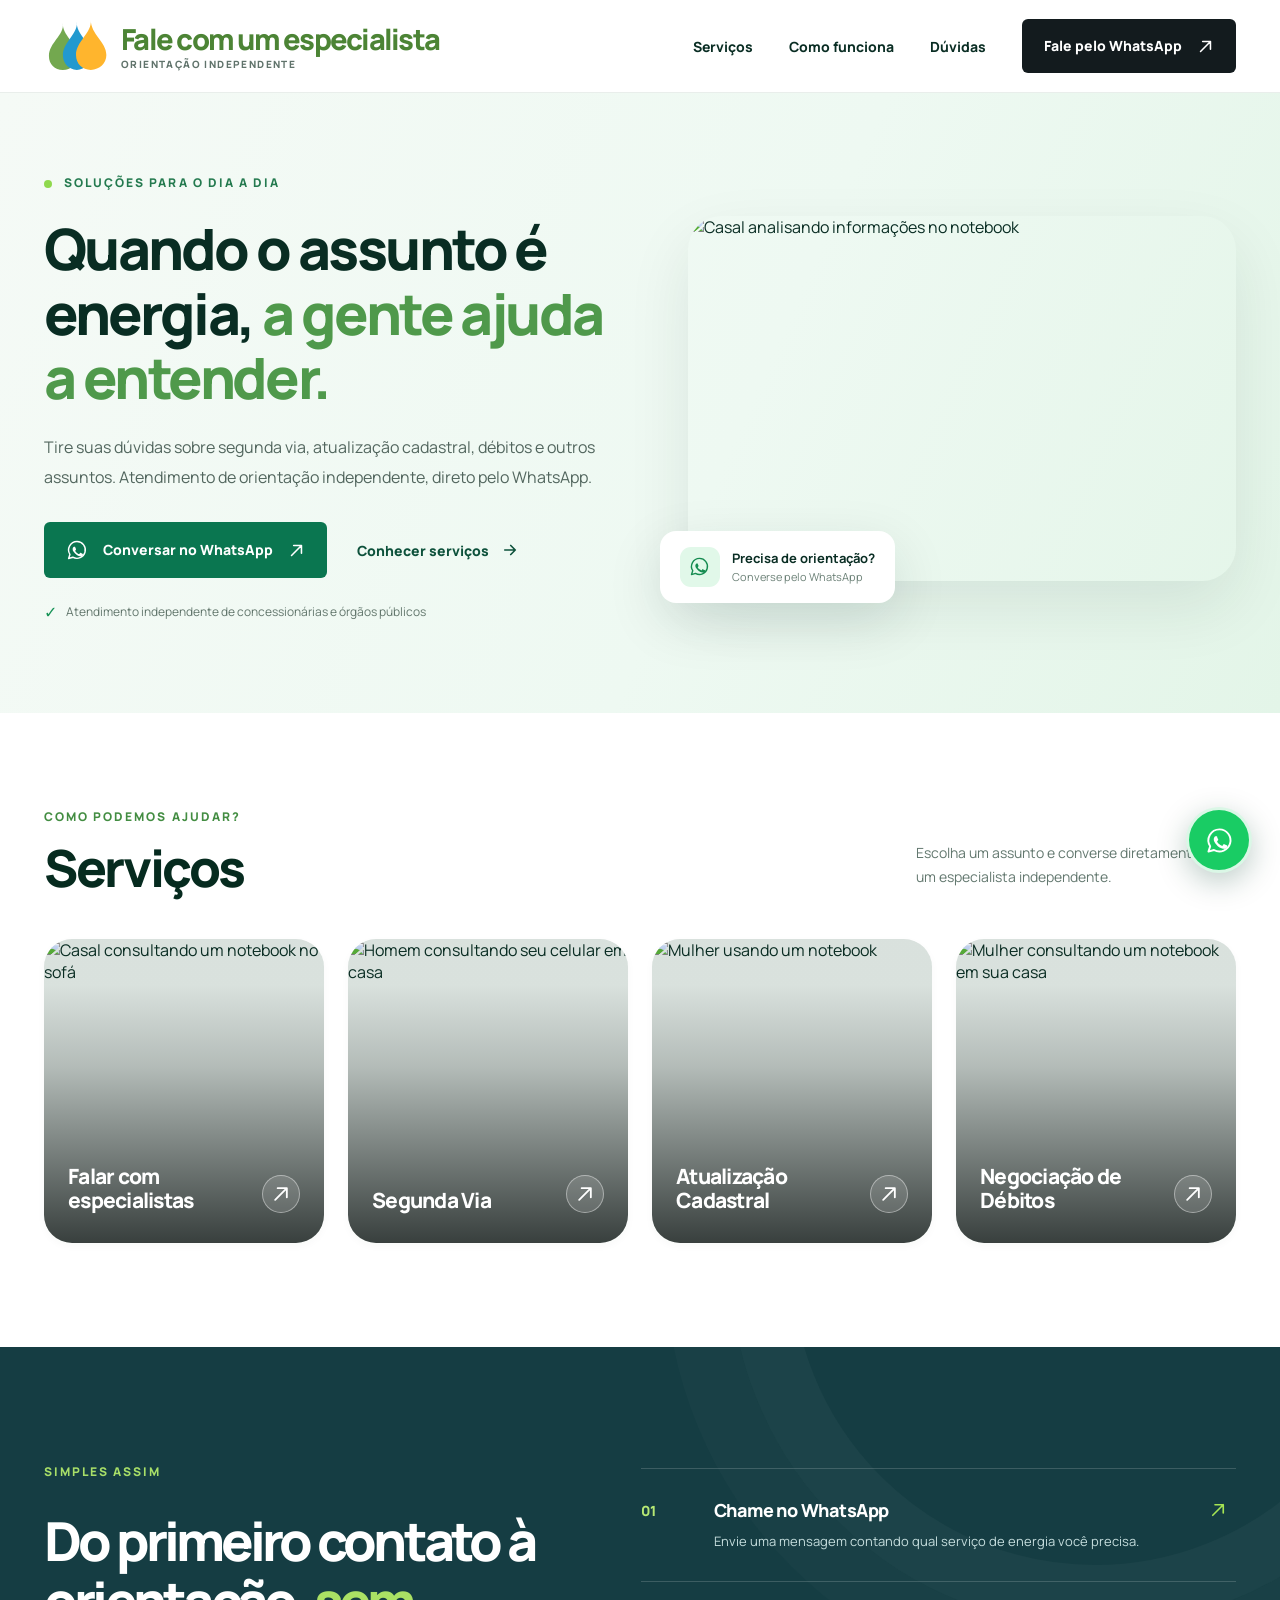
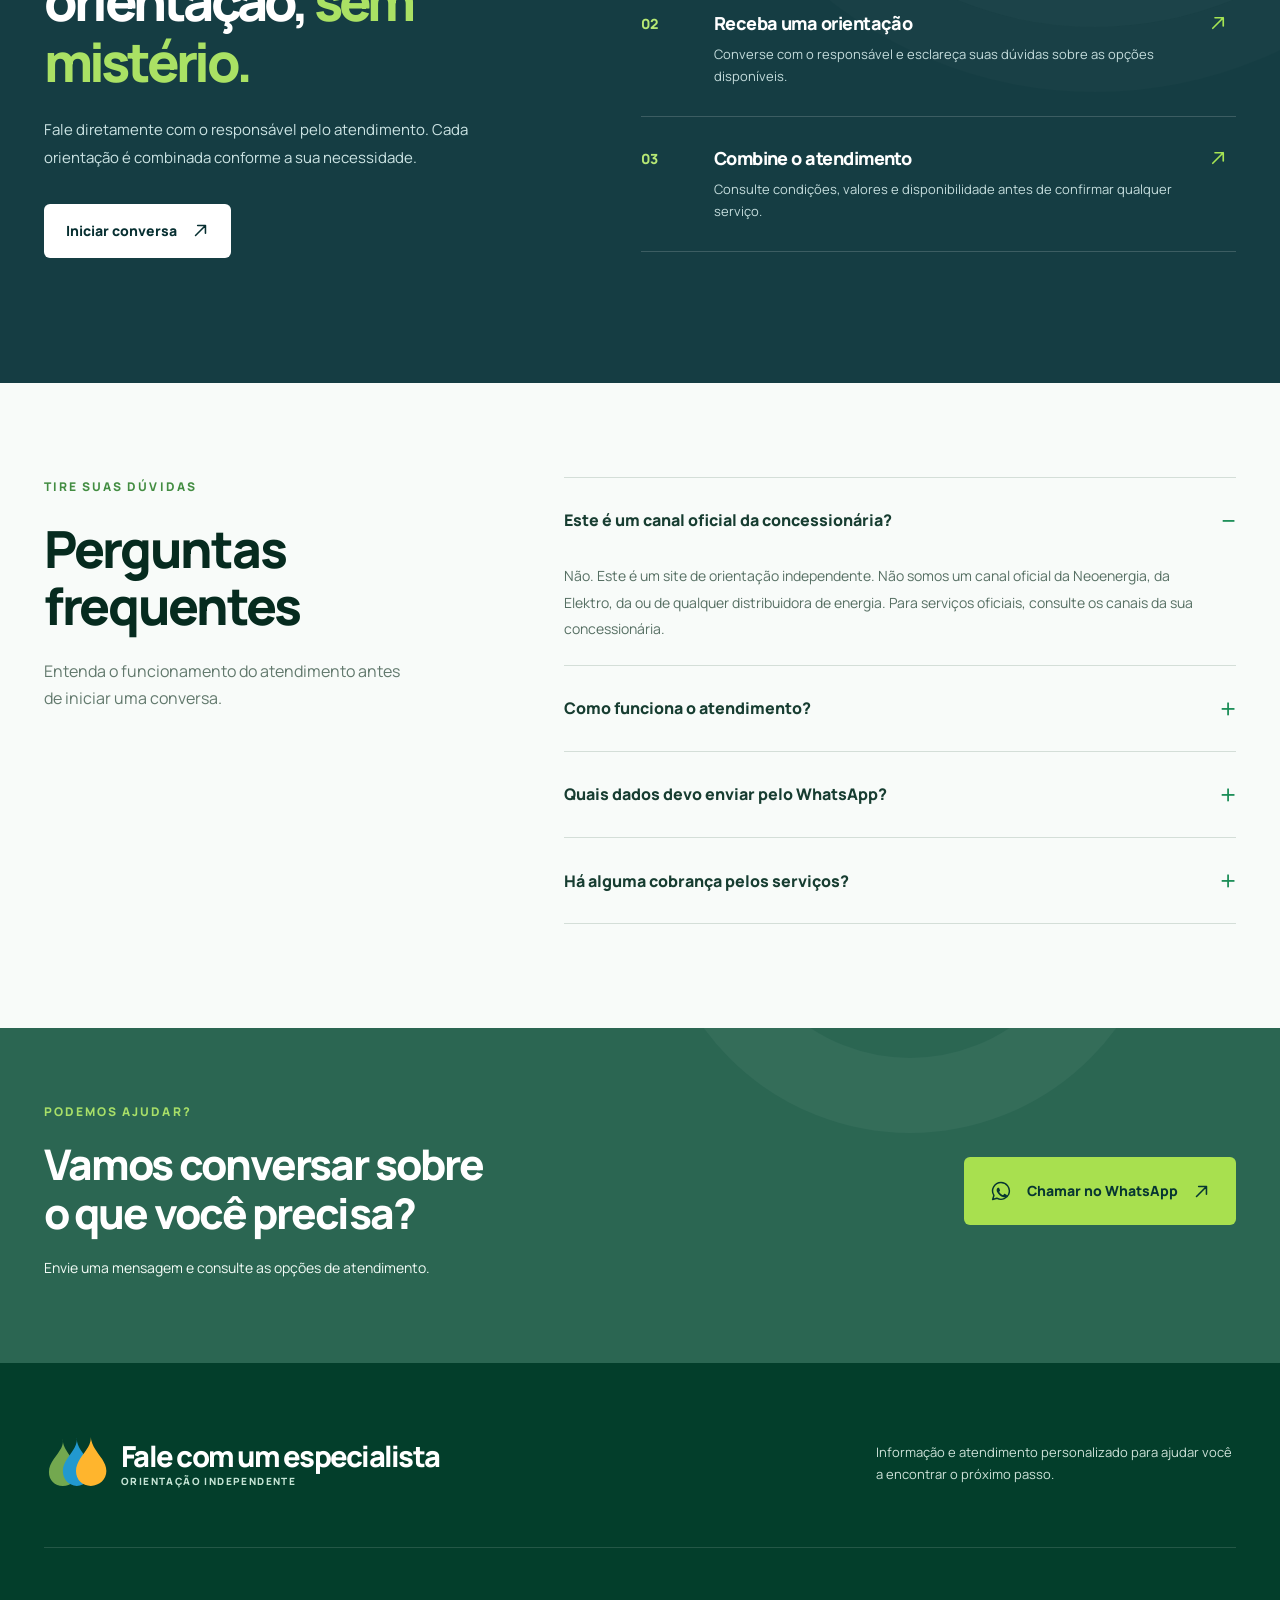
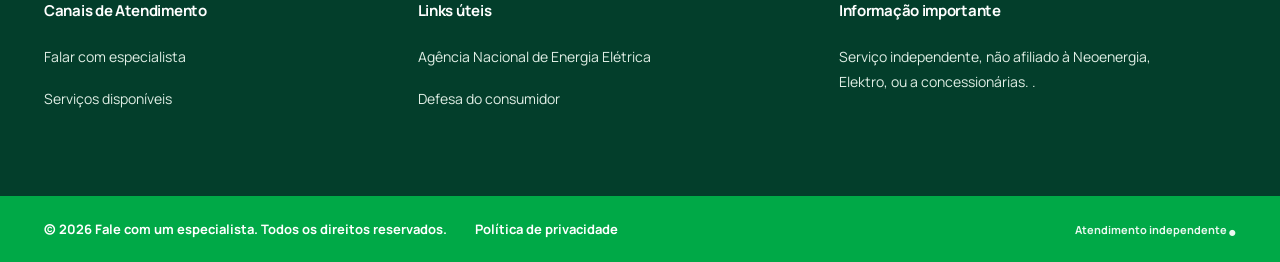
==== index.html @ ad7bf870 "Add files via upload" ====
<!doctype html>
<html lang="pt-BR">
  <head>
    <meta charset="UTF-8" />
    <meta name="viewport" content="width=device-width, initial-scale=1" />
    <meta name="theme-color" content="#073d2c" />
    <meta name="description" content="Converse com especialistas independentes para obter orientações sobre segunda via, atualização cadastral, negociação de débitos e outros assuntos de energia." />
    <meta name="robots" content="index, follow" />
    <link rel="icon" type="image/svg+xml" href="/favicon.svg" /><link rel="stylesheet" href="/styles.css" />
    <link rel="preconnect" href="https://fonts.googleapis.com" />
    <link rel="preconnect" href="https://fonts.gstatic.com" crossorigin />
    <link href="https://fonts.googleapis.com/css2?family=Manrope:wght@400;500;600;700;800&display=swap" rel="stylesheet" />
    <title>Atendimento ao cliente</title>
  </head><body><a class="skip-link" href="#servicos">Ir para os serviços</a><header class="header" id="inicio"><div class="container header__content"><a href="#inicio" class="logo " aria-label="Atende Energia, voltar ao início"><svg class="logo__symbol" viewBox="0 0 78 65" role="img" aria-label="Marca gráfica estilizada de três gotas de energia"><path d="M23 4c2 15-17 24-17 40 0 10 7 17 17 17 10 0 17-7 17-17C40 28 22 19 23 4Z" fill="#73A84F"></path><path d="M40 2c2 15-17 25-17 41 0 10 7 18 17 18s18-8 18-18C58 27 39 19 40 2Z" fill="#2299CF"></path><path d="M57 0c2 16-18 26-18 43 0 11 8 18 18 18 11 0 19-8 19-18C76 27 57 18 57 0Z" fill="#FFB52D"></path></svg><span class="logo__text"><strong>Fale com um especialista</strong><small>Orientação independente</small></span></a><button type="button" class="menu-toggle " aria-expanded="false" aria-controls="main-menu" aria-label="Abrir menu"><span></span><span></span><span></span></button><nav class="header__nav " aria-label="Menu principal" id="main-menu"><a href="#servicos">Serviços</a><a href="#como-funciona">Como funciona</a><a href="#duvidas">Dúvidas</a><a class="button button--dark header__cta" href="https://wa.me/5519988309201?text=Ol%C3%A1!%20Gostaria%20de%20conversar%20com%20um%20especialista%20sobre%20servi%C3%A7os%20de%20energia." target="_blank" rel="noopener noreferrer" aria-label="Iniciar conversa pelo WhatsApp, abre em nova aba"><span>Fale pelo WhatsApp</span><svg width="17" height="17" viewBox="0 0 24 24" fill="none" stroke="currentColor" stroke-width="2.2" stroke-linecap="round" stroke-linejoin="round" aria-hidden="true"><path d="M5 19 19 5M8 5h11v11"></path></svg></a></nav></div></header><main><section class="hero" aria-labelledby="hero-title"><div class="container hero__grid"><div class="hero__content"><p class="eyebrow eyebrow--dark"><span class="eyebrow__dot"></span> SOLUÇÕES PARA O DIA A DIA</p><h1 id="hero-title">Quando o assunto é energia, <span>a gente ajuda a entender.</span></h1><p class="hero__description">Tire suas dúvidas sobre segunda via, atualização cadastral, débitos e outros assuntos. Atendimento de orientação independente, direto pelo WhatsApp.</p><div class="hero__actions"><a class="button button--primary " href="https://wa.me/5519988309201?text=Ol%C3%A1!%20Gostaria%20de%20conversar%20com%20um%20especialista%20sobre%20servi%C3%A7os%20de%20energia." target="_blank" rel="noopener noreferrer" aria-label="Iniciar conversa pelo WhatsApp, abre em nova aba"><svg width="22" height="22" viewBox="0 0 32 32" fill="none" aria-hidden="true"><path d="M16.02 3.7A12.2 12.2 0 0 0 5.7 22.45L3.8 28.3l6.1-1.8a12.2 12.2 0 1 0 6.12-22.8Z" stroke="currentColor" stroke-width="2.1" stroke-linecap="round" stroke-linejoin="round"></path><path d="M11.4 10.2c-.35-.75-.73-.75-1.07-.76-.27-.02-.6-.02-.91-.02-.32 0-.83.12-1.27.6-.43.49-1.66 1.63-1.66 3.99s1.7 4.65 1.94 4.96c.24.31 3.27 5.24 8.08 7.14 4 1.58 4.8 1.27 5.67 1.19.86-.08 2.78-1.13 3.17-2.22.39-1.09.39-2.03.27-2.22-.12-.19-.44-.31-.91-.55-.48-.24-2.82-1.4-3.26-1.55-.43-.16-.75-.24-1.07.23-.31.48-1.23 1.55-1.5 1.87-.27.32-.55.36-1.02.12-.48-.24-2.02-.75-3.84-2.37-1.42-1.26-2.38-2.82-2.65-3.29-.27-.48-.03-.74.2-.97.21-.21.48-.55.71-.83.24-.27.32-.47.48-.79.16-.32.08-.6-.04-.83-.12-.24-1.03-2.56-1.45-3.5Z" fill="currentColor" transform="translate(4.6 3.9) scale(.78)"></path></svg><span>Conversar no WhatsApp</span><svg width="17" height="17" viewBox="0 0 24 24" fill="none" stroke="currentColor" stroke-width="2.2" stroke-linecap="round" stroke-linejoin="round" aria-hidden="true"><path d="M5 19 19 5M8 5h11v11"></path></svg></a><a href="#servicos" class="link-arrow">Conhecer serviços <svg width="18" height="18" viewBox="0 0 24 24" fill="none" stroke="currentColor" stroke-width="2.2" stroke-linecap="round" stroke-linejoin="round" aria-hidden="true"><path d="M5 12h14m-6-6 6 6-6 6"></path></svg></a></div><p class="hero__note"><span aria-hidden="true">✓</span> Atendimento independente de concessionárias e órgãos públicos</p></div><div class="hero__visual"><img src="/images/casal-laptop.webp" alt="Casal analisando informações no notebook" width="535" height="356" fetchpriority="high"><div class="hero__image-label"><span class="hero__image-label-icon"><svg width="21" height="21" viewBox="0 0 32 32" fill="none" aria-hidden="true"><path d="M16.02 3.7A12.2 12.2 0 0 0 5.7 22.45L3.8 28.3l6.1-1.8a12.2 12.2 0 1 0 6.12-22.8Z" stroke="currentColor" stroke-width="2.1" stroke-linecap="round" stroke-linejoin="round"></path><path d="M11.4 10.2c-.35-.75-.73-.75-1.07-.76-.27-.02-.6-.02-.91-.02-.32 0-.83.12-1.27.6-.43.49-1.66 1.63-1.66 3.99s1.7 4.65 1.94 4.96c.24.31 3.27 5.24 8.08 7.14 4 1.58 4.8 1.27 5.67 1.19.86-.08 2.78-1.13 3.17-2.22.39-1.09.39-2.03.27-2.22-.12-.19-.44-.31-.91-.55-.48-.24-2.82-1.4-3.26-1.55-.43-.16-.75-.24-1.07.23-.31.48-1.23 1.55-1.5 1.87-.27.32-.55.36-1.02.12-.48-.24-2.02-.75-3.84-2.37-1.42-1.26-2.38-2.82-2.65-3.29-.27-.48-.03-.74.2-.97.21-.21.48-.55.71-.83.24-.27.32-.47.48-.79.16-.32.08-.6-.04-.83-.12-.24-1.03-2.56-1.45-3.5Z" fill="currentColor" transform="translate(4.6 3.9) scale(.78)"></path></svg></span><span><strong>Precisa de orientação?</strong><small>Converse pelo WhatsApp</small></span></div></div></div></section><section class="section services" id="servicos" aria-labelledby="services-title"><div class="container"><div class="section-heading"><div><p class="eyebrow">COMO PODEMOS AJUDAR?</p><h2 id="services-title">Serviços</h2></div><p>Escolha um assunto e converse diretamente com um especialista independente.</p></div><div class="services__grid"><a class="service-card" href="https://wa.me/5519988309201?text=Ol%C3%A1!%20Gostaria%20de%20falar%20com%20um%20especialista%20sobre%20servi%C3%A7os%20de%20energia." target="_blank" rel="noopener noreferrer" aria-label="Falar com especialistas: conversar pelo WhatsApp, abre em nova aba"><img src="/images/casal-laptop.webp" alt="Casal consultando um notebook no sofá" loading="lazy" decoding="async"><div class="service-card__shade" aria-hidden="true"></div><div class="service-card__content"><h3>Falar com especialistas</h3><span class="service-card__arrow"><svg width="20" height="20" viewBox="0 0 24 24" fill="none" stroke="currentColor" stroke-width="2.2" stroke-linecap="round" stroke-linejoin="round" aria-hidden="true"><path d="M5 19 19 5M8 5h11v11"></path></svg></span></div></a><a class="service-card" href="https://wa.me/5519988309201?text=Ol%C3%A1!%20Preciso%20de%20orienta%C3%A7%C3%A3o%20sobre%20segunda%20via%20da%20conta%20de%20energia." target="_blank" rel="noopener noreferrer" aria-label="Segunda Via: conversar pelo WhatsApp, abre em nova aba"><img src="/images/homem-celular.webp" alt="Homem consultando seu celular em casa" loading="lazy" decoding="async"><div class="service-card__shade" aria-hidden="true"></div><div class="service-card__content"><h3>Segunda Via</h3><span class="service-card__arrow"><svg width="20" height="20" viewBox="0 0 24 24" fill="none" stroke="currentColor" stroke-width="2.2" stroke-linecap="round" stroke-linejoin="round" aria-hidden="true"><path d="M5 19 19 5M8 5h11v11"></path></svg></span></div></a><a class="service-card" href="https://wa.me/5519988309201?text=Ol%C3%A1!%20Preciso%20de%20orienta%C3%A7%C3%A3o%20sobre%20atualiza%C3%A7%C3%A3o%20cadastral." target="_blank" rel="noopener noreferrer" aria-label="Atualização Cadastral: conversar pelo WhatsApp, abre em nova aba"><img src="/images/atendimento-digital.webp" alt="Mulher usando um notebook" loading="lazy" decoding="async"><div class="service-card__shade" aria-hidden="true"></div><div class="service-card__content"><h3>Atualização Cadastral</h3><span class="service-card__arrow"><svg width="20" height="20" viewBox="0 0 24 24" fill="none" stroke="currentColor" stroke-width="2.2" stroke-linecap="round" stroke-linejoin="round" aria-hidden="true"><path d="M5 19 19 5M8 5h11v11"></path></svg></span></div></a><a class="service-card" href="https://wa.me/5519988309201?text=Ol%C3%A1!%20Gostaria%20de%20obter%20orienta%C3%A7%C3%A3o%20sobre%20negocia%C3%A7%C3%A3o%20de%20d%C3%A9bitos%20de%20energia." target="_blank" rel="noopener noreferrer" aria-label="Negociação de Débitos: conversar pelo WhatsApp, abre em nova aba"><img src="/images/mulher-notebook.webp" alt="Mulher consultando um notebook em sua casa" loading="lazy" decoding="async"><div class="service-card__shade" aria-hidden="true"></div><div class="service-card__content"><h3>Negociação de Débitos</h3><span class="service-card__arrow"><svg width="20" height="20" viewBox="0 0 24 24" fill="none" stroke="currentColor" stroke-width="2.2" stroke-linecap="round" stroke-linejoin="round" aria-hidden="true"><path d="M5 19 19 5M8 5h11v11"></path></svg></span></div></a></div></div></section><section class="how" id="como-funciona" aria-labelledby="how-title"><div class="how__ring" aria-hidden="true"></div><div class="container how__grid"><div class="how__intro"><p class="eyebrow eyebrow--lime">SIMPLES ASSIM</p><h2 id="how-title">Do primeiro contato à orientação, <span>sem mistério.</span></h2><p>Fale diretamente com o responsável pelo atendimento. Cada orientação é combinada conforme a sua necessidade.</p><a class="button button--white " href="https://wa.me/5519988309201?text=Ol%C3%A1!%20Gostaria%20de%20conversar%20com%20um%20especialista%20sobre%20servi%C3%A7os%20de%20energia." target="_blank" rel="noopener noreferrer" aria-label="Iniciar conversa pelo WhatsApp, abre em nova aba"><span>Iniciar conversa</span><svg width="17" height="17" viewBox="0 0 24 24" fill="none" stroke="currentColor" stroke-width="2.2" stroke-linecap="round" stroke-linejoin="round" aria-hidden="true"><path d="M5 19 19 5M8 5h11v11"></path></svg></a></div><div class="how__steps"><a class="step" href="https://wa.me/5519988309201?text=Ol%C3%A1!%20Gostaria%20de%20iniciar%20um%20atendimento%20e%20saber%20como%20funciona.%20Meu%20interesse%3A%20chame%20no%20whatsapp." target="_blank" rel="noopener noreferrer" aria-label="Chame no WhatsApp, iniciar conversa no WhatsApp"><span class="step__number">01</span><span class="step__copy"><strong>Chame no WhatsApp</strong><small>Envie uma mensagem contando qual serviço de energia você precisa.</small></span><svg width="18" height="18" viewBox="0 0 24 24" fill="none" stroke="currentColor" stroke-width="2.2" stroke-linecap="round" stroke-linejoin="round" aria-hidden="true"><path d="M5 19 19 5M8 5h11v11"></path></svg></a><a class="step" href="https://wa.me/5519988309201?text=Ol%C3%A1!%20Gostaria%20de%20iniciar%20um%20atendimento%20e%20saber%20como%20funciona.%20Meu%20interesse%3A%20receba%20uma%20orienta%C3%A7%C3%A3o." target="_blank" rel="noopener noreferrer" aria-label="Receba uma orientação, iniciar conversa no WhatsApp"><span class="step__number">02</span><span class="step__copy"><strong>Receba uma orientação</strong><small>Converse com o responsável e esclareça suas dúvidas sobre as opções disponíveis.</small></span><svg width="18" height="18" viewBox="0 0 24 24" fill="none" stroke="currentColor" stroke-width="2.2" stroke-linecap="round" stroke-linejoin="round" aria-hidden="true"><path d="M5 19 19 5M8 5h11v11"></path></svg></a><a class="step" href="https://wa.me/5519988309201?text=Ol%C3%A1!%20Gostaria%20de%20iniciar%20um%20atendimento%20e%20saber%20como%20funciona.%20Meu%20interesse%3A%20combine%20o%20atendimento." target="_blank" rel="noopener noreferrer" aria-label="Combine o atendimento, iniciar conversa no WhatsApp"><span class="step__number">03</span><span class="step__copy"><strong>Combine o atendimento</strong><small>Consulte condições, valores e disponibilidade antes de confirmar qualquer serviço.</small></span><svg width="18" height="18" viewBox="0 0 24 24" fill="none" stroke="currentColor" stroke-width="2.2" stroke-linecap="round" stroke-linejoin="round" aria-hidden="true"><path d="M5 19 19 5M8 5h11v11"></path></svg></a></div></div></section><section class="section faq" id="duvidas" aria-labelledby="faq-title"><div class="container faq__grid"><div><p class="eyebrow">TIRE SUAS DÚVIDAS</p><h2 id="faq-title">Perguntas frequentes</h2><p>Entenda o funcionamento do atendimento antes de iniciar uma conversa.</p></div><div class="faq__items"><div class="faq-item faq-item--open"><button class="faq-item__trigger" type="button" aria-expanded="true" aria-controls="faq-answer-0">Este é um canal oficial da concessionária?<span aria-hidden="true">−</span></button><div class="faq-item__answer" id="faq-answer-0"><p>Não. Este é um site de orientação independente. Não somos um canal oficial da Neoenergia, da Elektro, da   ou de qualquer distribuidora de energia. Para serviços oficiais, consulte os canais da sua concessionária.</p></div></div><div class="faq-item "><button class="faq-item__trigger" type="button" aria-expanded="false" aria-controls="faq-answer-1">Como funciona o atendimento?<span aria-hidden="true">+</span></button><div class="faq-item__answer" id="faq-answer-1" hidden><p>Escolha um serviço e clique para abrir uma conversa no WhatsApp. Uma mensagem sobre o assunto escolhido será preenchida automaticamente, e você poderá enviá-la após conferir.</p></div></div><div class="faq-item "><button class="faq-item__trigger" type="button" aria-expanded="false" aria-controls="faq-answer-2">Quais dados devo enviar pelo WhatsApp?<span aria-hidden="true">+</span></button><div class="faq-item__answer" id="faq-answer-2" hidden><p>Inicialmente, informe apenas o assunto do atendimento. Não envie senhas, códigos de verificação, dados bancários ou documentos sensíveis antes de verificar a necessidade e a identidade do atendente.</p></div></div><div class="faq-item "><button class="faq-item__trigger" type="button" aria-expanded="false" aria-controls="faq-answer-3">Há alguma cobrança pelos serviços?<span aria-hidden="true">+</span></button><div class="faq-item__answer" id="faq-answer-3" hidden><p>Eventuais valores e condições devem ser informados claramente pelo responsável antes da contratação. A consulta aos canais oficiais da concessionária pode permitir resolver determinados assuntos diretamente.</p></div></div></div></div></section><section class="cta" aria-labelledby="cta-title"><div class="cta__circle" aria-hidden="true"></div><div class="container cta__grid"><div><p class="eyebrow eyebrow--lime">PODEMOS AJUDAR?</p><h2 id="cta-title">Vamos conversar sobre<br class="desktop-only"> o que você precisa?</h2><p>Envie uma mensagem e consulte as opções de atendimento.</p></div><a class="button button--lime " href="https://wa.me/5519988309201?text=Ol%C3%A1!%20Gostaria%20de%20conversar%20com%20um%20especialista%20sobre%20servi%C3%A7os%20de%20energia." target="_blank" rel="noopener noreferrer" aria-label="Iniciar conversa pelo WhatsApp, abre em nova aba"><svg width="22" height="22" viewBox="0 0 32 32" fill="none" aria-hidden="true"><path d="M16.02 3.7A12.2 12.2 0 0 0 5.7 22.45L3.8 28.3l6.1-1.8a12.2 12.2 0 1 0 6.12-22.8Z" stroke="currentColor" stroke-width="2.1" stroke-linecap="round" stroke-linejoin="round"></path><path d="M11.4 10.2c-.35-.75-.73-.75-1.07-.76-.27-.02-.6-.02-.91-.02-.32 0-.83.12-1.27.6-.43.49-1.66 1.63-1.66 3.99s1.7 4.65 1.94 4.96c.24.31 3.27 5.24 8.08 7.14 4 1.58 4.8 1.27 5.67 1.19.86-.08 2.78-1.13 3.17-2.22.39-1.09.39-2.03.27-2.22-.12-.19-.44-.31-.91-.55-.48-.24-2.82-1.4-3.26-1.55-.43-.16-.75-.24-1.07.23-.31.48-1.23 1.55-1.5 1.87-.27.32-.55.36-1.02.12-.48-.24-2.02-.75-3.84-2.37-1.42-1.26-2.38-2.82-2.65-3.29-.27-.48-.03-.74.2-.97.21-.21.48-.55.71-.83.24-.27.32-.47.48-.79.16-.32.08-.6-.04-.83-.12-.24-1.03-2.56-1.45-3.5Z" fill="currentColor" transform="translate(4.6 3.9) scale(.78)"></path></svg><span>Chamar no WhatsApp</span><svg width="17" height="17" viewBox="0 0 24 24" fill="none" stroke="currentColor" stroke-width="2.2" stroke-linecap="round" stroke-linejoin="round" aria-hidden="true"><path d="M5 19 19 5M8 5h11v11"></path></svg></a></div></section></main><footer class="footer"><div class="container footer__top"><div class="footer__head"><a href="#inicio" class="logo logo--inverted" aria-label="Fale com um especialista, voltar ao início"><svg class="logo__symbol" viewBox="0 0 78 65" role="img" aria-label="Marca gráfica estilizada de três gotas de energia"><path d="M23 4c2 15-17 24-17 40 0 10 7 17 17 17 10 0 17-7 17-17C40 28 22 19 23 4Z" fill="#73A84F"></path><path d="M40 2c2 15-17 25-17 41 0 10 7 18 17 18s18-8 18-18C58 27 39 19 40 2Z" fill="#2299CF"></path><path d="M57 0c2 16-18 26-18 43 0 11 8 18 18 18 11 0 19-8 19-18C76 27 57 18 57 0Z" fill="#FFB52D"></path></svg><span class="logo__text"><strong>Fale com um especialista</strong><small>Orientação independente</small></span></a><p>Informação e atendimento personalizado para ajudar você a encontrar o próximo passo.</p></div><div class="footer__columns"><div><h3>Canais de Atendimento</h3><a href="https://wa.me/5519988309201?text=Ol%C3%A1!%20Gostaria%20de%20conversar%20com%20um%20especialista%20sobre%20servi%C3%A7os%20de%20energia." target="_blank" rel="noopener noreferrer">Falar com especialista</a><a href="#servicos">Serviços disponíveis</a></div><div><h3>Links úteis</h3><a href="https://www.gov.br/ /pt-br" target="_blank" rel="noopener noreferrer">Agência Nacional de Energia Elétrica</a><a href="https://www.gov.br/consumidor/pt-br" target="_blank" rel="noopener noreferrer">Defesa do consumidor</a></div><div class="footer__disclaimer"><h3>Informação importante</h3><p>Serviço independente, não afiliado à Neoenergia, Elektro,   ou a concessionárias.          .</p></div></div></div><div class="footer__bottom"><div class="container footer__bottom-content"><span>© 2026 Fale com um especialista. Todos os direitos reservados.</span><a href="/privacidade.html">Política de privacidade</a><span class="footer__bottom-tag">Atendimento independente <span aria-hidden="true">●</span></span></div></div></footer><a class="whatsapp-float" href="https://wa.me/5519988309201?text=Ol%C3%A1!%20Gostaria%20de%20conversar%20com%20um%20especialista%20sobre%20servi%C3%A7os%20de%20energia." target="_blank" rel="noopener noreferrer" aria-label="Falar com especialista pelo WhatsApp, abre em nova aba" title="Fale pelo WhatsApp"><svg width="29" height="29" viewBox="0 0 32 32" fill="none" aria-hidden="true"><path d="M16.02 3.7A12.2 12.2 0 0 0 5.7 22.45L3.8 28.3l6.1-1.8a12.2 12.2 0 1 0 6.12-22.8Z" stroke="currentColor" stroke-width="2.1" stroke-linecap="round" stroke-linejoin="round"></path><path d="M11.4 10.2c-.35-.75-.73-.75-1.07-.76-.27-.02-.6-.02-.91-.02-.32 0-.83.12-1.27.6-.43.49-1.66 1.63-1.66 3.99s1.7 4.65 1.94 4.96c.24.31 3.27 5.24 8.08 7.14 4 1.58 4.8 1.27 5.67 1.19.86-.08 2.78-1.13 3.17-2.22.39-1.09.39-2.03.27-2.22-.12-.19-.44-.31-.91-.55-.48-.24-2.82-1.4-3.26-1.55-.43-.16-.75-.24-1.07.23-.31.48-1.23 1.55-1.5 1.87-.27.32-.55.36-1.02.12-.48-.24-2.02-.75-3.84-2.37-1.42-1.26-2.38-2.82-2.65-3.29-.27-.48-.03-.74.2-.97.21-.21.48-.55.71-.83.24-.27.32-.47.48-.79.16-.32.08-.6-.04-.83-.12-.24-1.03-2.56-1.45-3.5Z" fill="currentColor" transform="translate(4.6 3.9) scale(.78)"></path></svg></a><script>
(function(){
 const toggle=document.querySelector('.menu-toggle');
 const nav=document.getElementById('main-menu');
 if(toggle&&nav){
   toggle.addEventListener('click',()=>{const open=toggle.getAttribute('aria-expanded')!=='true';toggle.setAttribute('aria-expanded',String(open));toggle.setAttribute('aria-label',open?'Fechar menu':'Abrir menu');toggle.classList.toggle('menu-toggle--active',open);nav.classList.toggle('header__nav--open',open)});
   nav.querySelectorAll('a').forEach(a=>a.addEventListener('click',()=>{toggle.setAttribute('aria-expanded','false');toggle.setAttribute('aria-label','Abrir menu');toggle.classList.remove('menu-toggle--active');nav.classList.remove('header__nav--open')}));
   document.addEventListener('keydown',e=>{if(e.key==='Escape'){toggle.setAttribute('aria-expanded','false');toggle.setAttribute('aria-label','Abrir menu');toggle.classList.remove('menu-toggle--active');nav.classList.remove('header__nav--open')}})
 }
 document.querySelectorAll('.faq-item__trigger').forEach(button=>{
  button.addEventListener('click',()=>{
   const next=button.getAttribute('aria-expanded')!=='true';
   document.querySelectorAll('.faq-item__trigger').forEach(b=>{b.setAttribute('aria-expanded','false');b.parentElement.classList.remove('faq-item--open');document.getElementById(b.getAttribute('aria-controls')).hidden=true;b.querySelector('span').textContent='+'});
   if(next){button.setAttribute('aria-expanded','true');button.parentElement.classList.add('faq-item--open');document.getElementById(button.getAttribute('aria-controls')).hidden=false;button.querySelector('span').textContent='−'}
  })
 })
})();
</script></body></html>
---- styles.css ----
:root{font-family:'Manrope',system-ui,-apple-system,BlinkMacSystemFont,'Segoe UI',sans-serif;color:#092d23;background:#fff;font-synthesis:none;text-rendering:optimizeLegibility;-webkit-font-smoothing:antialiased}*{box-sizing:border-box}html{scroll-behavior:smooth;scroll-padding-top:105px}body{margin:0;min-width:320px}body,button,a{ -webkit-tap-highlight-color:transparent}button{font:inherit}a{color:inherit;text-decoration:none}button,a{outline-offset:4px}img{max-width:100%;display:block}h1,h2,h3,p{margin-top:0}h1,h2,h3{letter-spacing:-.045em}p{line-height:1.7}.container{width:min(100% - 88px,1400px);margin-inline:auto}.skip-link{position:absolute;z-index:1500;left:10px;top:-70px;background:#fff;color:#063e2b;padding:10px 18px;border-radius:9px}.skip-link:focus{top:10px}.header{background:#fff;border-bottom:1px solid #e9eeeb;position:sticky;z-index:1000;top:0}.header__content{display:flex;justify-content:space-between;align-items:center;gap:24px;min-height:92px}.logo{display:inline-flex;align-items:center;gap:13px;flex-shrink:0}.logo__symbol{width:64px;height:59px}.logo__text{display:flex;flex-direction:column;gap:1px;line-height:1.2}.logo__text strong{color:#4c8435;font-size:29px;font-weight:800;letter-spacing:-.06em}.logo__text small{font-size:10px;color:#60736b;text-transform:uppercase;letter-spacing:.14em;font-weight:800}.header__nav{display:flex;align-items:center;gap:36px}.header__nav>a:not(.button){font-size:14px;font-weight:750;transition:color .2s}.header__nav>a:not(.button):hover{color:#198e51}.button{display:inline-flex;align-items:center;justify-content:center;gap:15px;white-space:nowrap;padding:17px 22px;border-radius:6px;font-size:14px;font-weight:800;line-height:1.3;min-height:54px;transition:transform .2s,background-color .2s,box-shadow .2s}.button:hover{transform:translateY(-2px);box-shadow:0 7px 22px #0c3e241c}.button--dark{background:#131b1e;color:#fff}.button--dark:hover{background:#003f2b}.button--primary{background:#0a7650;color:#fff}.button--primary:hover{background:#075b3e}.button--white{background:#fff;color:#072f31}.button--lime{background:#a8e04f;color:#073632}.button--lime:hover{background:#bbf069}.button svg{flex-shrink:0}.menu-toggle{display:none}.hero{background:linear-gradient(114deg,#f5faf6 0%,#eef9f2 57%,#e3f5e8 100%);overflow:hidden}.hero__grid{display:grid;grid-template-columns:1.09fr .91fr;align-items:center;gap:clamp(36px,6vw,92px);min-height:600px;padding-block:80px 90px}.eyebrow{color:#438d42;font-size:12px;font-weight:800;letter-spacing:.17em;line-height:1.6;margin:0 0 24px}.eyebrow--dark{color:#247a4f}.eyebrow--lime{color:#a8df68}.eyebrow__dot{display:inline-block;width:8px;height:8px;border-radius:50%;background:#8fd94d;vertical-align:middle;margin-right:8px}.hero h1{font-weight:800;font-size:clamp(40px,4.45vw,70px);line-height:1.13;max-width:760px;margin:0 0 24px}.hero h1 span{color:#4f994b}.hero__description{color:#52665e;font-size:16px;line-height:1.85;max-width:580px;margin-bottom:30px}.hero__actions{display:flex;flex-wrap:wrap;align-items:center;gap:30px}.link-arrow{display:inline-flex;gap:12px;align-items:center;font-size:14px;font-weight:800;color:#0d513b}.link-arrow:hover{color:#20924e}.hero__note{font-size:12px;color:#62766c;display:flex;align-items:flex-start;gap:9px;margin:24px 0 0}.hero__note span{color:#159255;font-size:16px;line-height:1.3}.hero__visual{position:relative;max-width:600px;justify-self:end;width:100%}.hero__visual>img{width:100%;height:clamp(320px,28.5vw,440px);object-fit:cover;border-radius:34px;box-shadow:0 26px 65px #062f2517}.hero__image-label{position:absolute;bottom:-22px;left:-28px;background:#fff;border-radius:16px;padding:16px 20px;box-shadow:0 18px 55px #002c261f;display:flex;align-items:center;gap:12px}.hero__image-label-icon{display:grid;place-items:center;width:40px;height:40px;border-radius:11px;color:#158b50;background:#e1f8e9}.hero__image-label strong{font-size:13px;display:block}.hero__image-label small{display:block;color:#6c8177;font-size:11px;margin-top:2px}.section{padding-block:94px 104px}.section-heading{display:flex;align-items:end;justify-content:space-between;gap:35px;margin-bottom:42px}.section-heading h2,.faq h2{color:#062b1f;font-size:clamp(38px,4vw,56px);line-height:1.12;margin:0;font-weight:800}.section-heading .eyebrow{margin-bottom:13px}.section-heading>p{font-size:14px;color:#63786f;max-width:320px;margin:0 0 8px}.services__grid{display:grid;grid-template-columns:repeat(4,minmax(0,1fr));gap:24px}.service-card{display:block;position:relative;isolation:isolate;overflow:hidden;border-radius:28px;aspect-ratio:.92;background:#e0e8e4;outline-offset:5px;box-shadow:0 3px 8px #003e2b08;transition:transform .25s,box-shadow .25s}.service-card:hover{transform:translateY(-5px);box-shadow:0 15px 40px #082d2523}.service-card img{width:100%;height:100%;object-fit:cover;transition:transform .4s}.service-card:hover img{transform:scale(1.045)}.service-card__shade{position:absolute;inset:0;background:linear-gradient(180deg,rgba(4,14,10,0.03) 15%,rgba(1,10,8,.2) 42%,rgba(0,7,6,.75) 100%)}.service-card__content{position:absolute;bottom:0;left:0;width:100%;padding:26px 24px 30px;display:flex;justify-content:space-between;align-items:end;gap:12px;color:#fff}.service-card h3{font-size:clamp(21px,1.58vw,27px);font-weight:800;line-height:1.18;letter-spacing:-.035em;margin:0}.service-card__arrow{border-radius:50%;background:#ffffff23;border:1px solid #ffffff6b;padding:8px;display:grid;place-items:center;flex-shrink:0}.how{position:relative;overflow:hidden;background:#153d43;color:#fff}.how__ring{position:absolute;width:730px;height:730px;border-radius:50%;border:62px solid #ffffff08;top:-450px;right:-180px;box-shadow:0 0 0 65px #ffffff04;pointer-events:none}.how__grid{position:relative;display:grid;grid-template-columns:.92fr 1.08fr;gap:clamp(50px,7vw,120px);padding-block:115px 125px;align-items:center}.how__intro .eyebrow{margin-bottom:30px}.how__intro h2{font-size:clamp(44px,4.2vw,69px);line-height:1.12;letter-spacing:-.07em;font-weight:800;margin:0 0 24px;max-width:620px}.how__intro h2 span{color:#aae164}.how__intro>p:not(.eyebrow){font-size:15px;line-height:1.9;max-width:480px;color:#cce4e4;margin-bottom:31px}.how__steps{border-top:1px solid #ffffff2a}.step{display:grid;grid-template-columns:55px 1fr 23px;align-items:start;gap:18px;padding:29px 4px 29px 0;border-bottom:1px solid #ffffff2a;transition:background-color .2s}.step:hover{background:#ffffff08}.step__number{color:#b6e874;font-size:14px;font-weight:800;padding-top:3px}.step__copy strong{display:block;font-size:18px;font-weight:800;letter-spacing:-.03em;margin-bottom:9px}.step__copy small{display:block;font-size:13px;color:#c5dddd;line-height:1.65}.step>svg{color:#a6e553;margin-top:3px}.faq{background:#f8fbf9}.faq__grid{display:grid;grid-template-columns:.78fr 1.22fr;gap:clamp(50px,7vw,120px);align-items:start}.faq h2{max-width:460px}.faq__grid>div:first-child>p:last-child{color:#62796d;margin:23px 0 0;max-width:370px}.faq__items{border-top:1px solid #d4ded8}.faq-item{border-bottom:1px solid #d4ded8}.faq-item__trigger{display:flex;justify-content:space-between;text-align:left;align-items:center;gap:30px;width:100%;background:transparent;border:0;padding:23px 0;cursor:pointer;color:#173d31;font-size:16px;font-weight:800;line-height:1.4}.faq-item__trigger>span{font-size:28px;color:#198d56;font-weight:400;flex-shrink:0}.faq-item__answer p{font-size:14px;line-height:1.9;color:#566f63;padding:0 32px 22px 0;margin:0}.cta{background:#2b6652;color:#fff;position:relative;overflow:hidden}.cta__circle{width:510px;height:510px;border:75px solid #ffffff0b;border-radius:50%;position:absolute;top:-405px;right:9%;pointer-events:none}.cta__grid{position:relative;display:flex;align-items:center;justify-content:space-between;gap:60px;padding-block:74px 83px}.cta .eyebrow{margin-bottom:18px}.cta h2{font-size:clamp(34px,3.3vw,53px);font-weight:800;line-height:1.17;margin-bottom:18px;max-width:700px}.cta p:not(.eyebrow){color:#f2fbf6;font-size:14px;margin:0}.cta .button{padding:22px 26px;min-height:68px}.footer{background:#033e2b;color:#fff}.footer__top{padding-top:70px;padding-bottom:85px}.footer__head{display:flex;align-items:center;justify-content:space-between;gap:32px;padding-bottom:55px;border-bottom:1px solid #ffffff21}.logo--inverted .logo__text strong{color:#fff}.logo--inverted .logo__text small{color:#c6e5d6}.footer__head>p{color:#cee2d9;font-size:13px;margin:0;max-width:360px}.footer__columns{padding-top:52px;display:grid;grid-template-columns:1fr 1.15fr 1.25fr;gap:56px}.footer__columns>div{display:flex;flex-direction:column;align-items:flex-start;gap:17px}.footer__columns h3{font-size:15px;letter-spacing:-.02em;margin:0 0 7px}.footer__columns a,.footer__columns p{font-size:14px;color:#e0eee5;line-height:1.75;margin:0}.footer__columns a:hover{color:#b5e674;text-decoration:underline}.footer__disclaimer p{max-width:360px}.footer__bottom{background:#00a947}.footer__bottom-content{min-height:66px;display:flex;align-items:center;gap:28px;font-size:13px;font-weight:700}.footer__bottom-content a:hover{text-decoration:underline}.footer__bottom-tag{margin-left:auto;font-size:11px;opacity:.92}.footer__bottom-tag span{font-size:8px;vertical-align:middle}.whatsapp-float{position:fixed;right:28px;bottom:27px;z-index:1001;width:66px;height:66px;border-radius:50%;background:#19cc64;color:#fff;box-shadow:0 9px 30px #003f2c42;display:grid;place-items:center;border:3px solid #ffffffd6;transition:transform .2s,background-color .2s}.whatsapp-float:hover{transform:scale(1.07);background:#12ae52}
@media(max-width:1150px){.container{width:min(100% - 64px,1400px)}.header__nav{gap:23px}.logo__text strong{font-size:24px}.logo__symbol{width:53px}.hero__grid{min-height:540px}.services__grid{gap:15px}.service-card{border-radius:23px}.service-card__content{padding:20px}.service-card h3{font-size:21px}.how__grid{gap:60px}.how__intro h2{font-size:clamp(42px,4.5vw,58px)}}
@media(max-width:900px){html{scroll-padding-top:81px}.header__content{min-height:78px}.menu-toggle{display:flex;position:relative;z-index:3;width:44px;height:44px;align-items:center;justify-content:center;flex-direction:column;gap:6px;border:1px solid #dfeae3;border-radius:9px;background:#fff;cursor:pointer}.menu-toggle span{width:20px;height:2px;background:#154638;border-radius:5px;transition:transform .2s,opacity .2s}.menu-toggle--active span:nth-child(1){transform:translateY(8px) rotate(45deg)}.menu-toggle--active span:nth-child(2){opacity:0}.menu-toggle--active span:nth-child(3){transform:translateY(-8px) rotate(-45deg)}.header__nav{position:absolute;left:0;right:0;top:100%;background:#fff;padding:22px max(32px,calc((100vw - 1400px)/2));border-bottom:1px solid #dcebe3;box-shadow:0 15px 35px #0d3e241a;flex-direction:column;align-items:stretch;gap:0;display:none}.header__nav--open{display:flex}.header__nav>a:not(.button){padding:13px 0}.header__cta{margin-top:14px}.hero__grid{grid-template-columns:1fr 1fr;gap:35px;min-height:0;padding-block:75px 82px}.hero h1{font-size:clamp(34px,4.8vw,47px)}.hero__description{font-size:14px}.hero__visual>img{height:350px}.hero__image-label{left:-15px;bottom:-15px}.services__grid{grid-template-columns:repeat(2,minmax(0,1fr));gap:23px}.service-card{aspect-ratio:1.12}.service-card h3{font-size:25px}.how__grid{grid-template-columns:1fr;gap:50px;padding-block:85px}.how__intro h2{max-width:650px}.how__intro>p:not(.eyebrow){max-width:620px}.faq__grid{grid-template-columns:1fr;gap:34px}.faq__grid>div:first-child>p:last-child{max-width:650px}.footer__columns{gap:26px}}
@media(max-width:650px){.container{width:calc(100% - 36px)}.header__content{min-height:74px}.logo{gap:8px}.logo__symbol{width:44px;height:45px}.logo__text strong{font-size:21px}.logo__text small{font-size:8px}.header__nav{padding:20px 18px}.hero__grid{grid-template-columns:1fr;gap:38px;padding-block:56px 66px}.hero h1{font-size:clamp(37px,9vw,51px);line-height:1.15;max-width:550px}.hero__description{font-size:15px;margin-bottom:25px}.hero__actions{gap:20px}.hero__visual{justify-self:center;width:min(100% - 12px,500px);margin-right:0}.hero__visual>img{height:300px;border-radius:24px}.hero__image-label{bottom:-16px;left:-10px}.section{padding-block:65px 72px}.section-heading{display:block;margin-bottom:29px}.section-heading h2,.faq h2{font-size:42px}.section-heading>p{margin:17px 0 0}.services__grid{gap:17px}.service-card{border-radius:20px;aspect-ratio:.95}.service-card__content{padding:18px}.service-card h3{font-size:19px}.service-card__arrow{padding:6px}.how__grid{gap:37px;padding-block:72px 80px}.how__intro h2{font-size:clamp(43px,9vw,54px)}.how__intro>p:not(.eyebrow){font-size:14px}.step{grid-template-columns:35px 1fr 20px;gap:11px;padding-block:22px}.step__copy strong{font-size:16px}.step__copy small{font-size:12px}.faq__grid{gap:31px}.faq-item__trigger{font-size:14px;gap:12px}.cta__grid{display:flex;flex-direction:column;align-items:flex-start;gap:25px;padding-block:63px 72px}.cta h2{font-size:clamp(33px,8.2vw,48px)}.desktop-only{display:none}.cta .button{min-height:60px;padding:19px 22px}.footer__top{padding-top:53px;padding-bottom:65px}.footer__head{display:block;padding-bottom:38px}.footer__head>p{margin-top:22px}.footer__columns{grid-template-columns:1fr 1fr;gap:40px 20px;padding-top:38px}.footer__disclaimer{grid-column:1/-1}.footer__columns a,.footer__columns p{font-size:12px}.footer__bottom-content{flex-wrap:wrap;column-gap:17px;row-gap:5px;padding-block:17px;font-size:11px;min-height:85px}.footer__bottom-tag{display:none}.whatsapp-float{right:18px;bottom:20px;width:58px;height:58px}}
@media(max-width:420px){.hero__actions{align-items:stretch;flex-direction:column;gap:19px}.hero__actions .button{align-self:stretch}.hero__actions .link-arrow{align-self:flex-start}.services__grid{grid-template-columns:1fr;gap:19px}.service-card{aspect-ratio:1.2;border-radius:22px}.service-card h3{font-size:25px}.service-card__content{padding:24px}.hero__visual>img{height:250px}.faq__grid>div:first-child>p:last-child{font-size:14px}.footer__columns{grid-template-columns:1fr;gap:34px}.footer__disclaimer{grid-column:auto}.footer__bottom-content{padding-right:75px}}
@media(prefers-reduced-motion:reduce){html{scroll-behavior:auto}*,*::before,*::after{transition-duration:.01ms!important;animation-duration:.01ms!important}}
@media (min-width:651px) and (max-width:760px){.hero__grid{grid-template-columns:1fr;gap:40px;padding-block:65px 84px}.hero h1{font-size:clamp(43px,7vw,56px)}.hero__visual{justify-self:start;max-width:570px}.hero__visual>img{height:350px}}
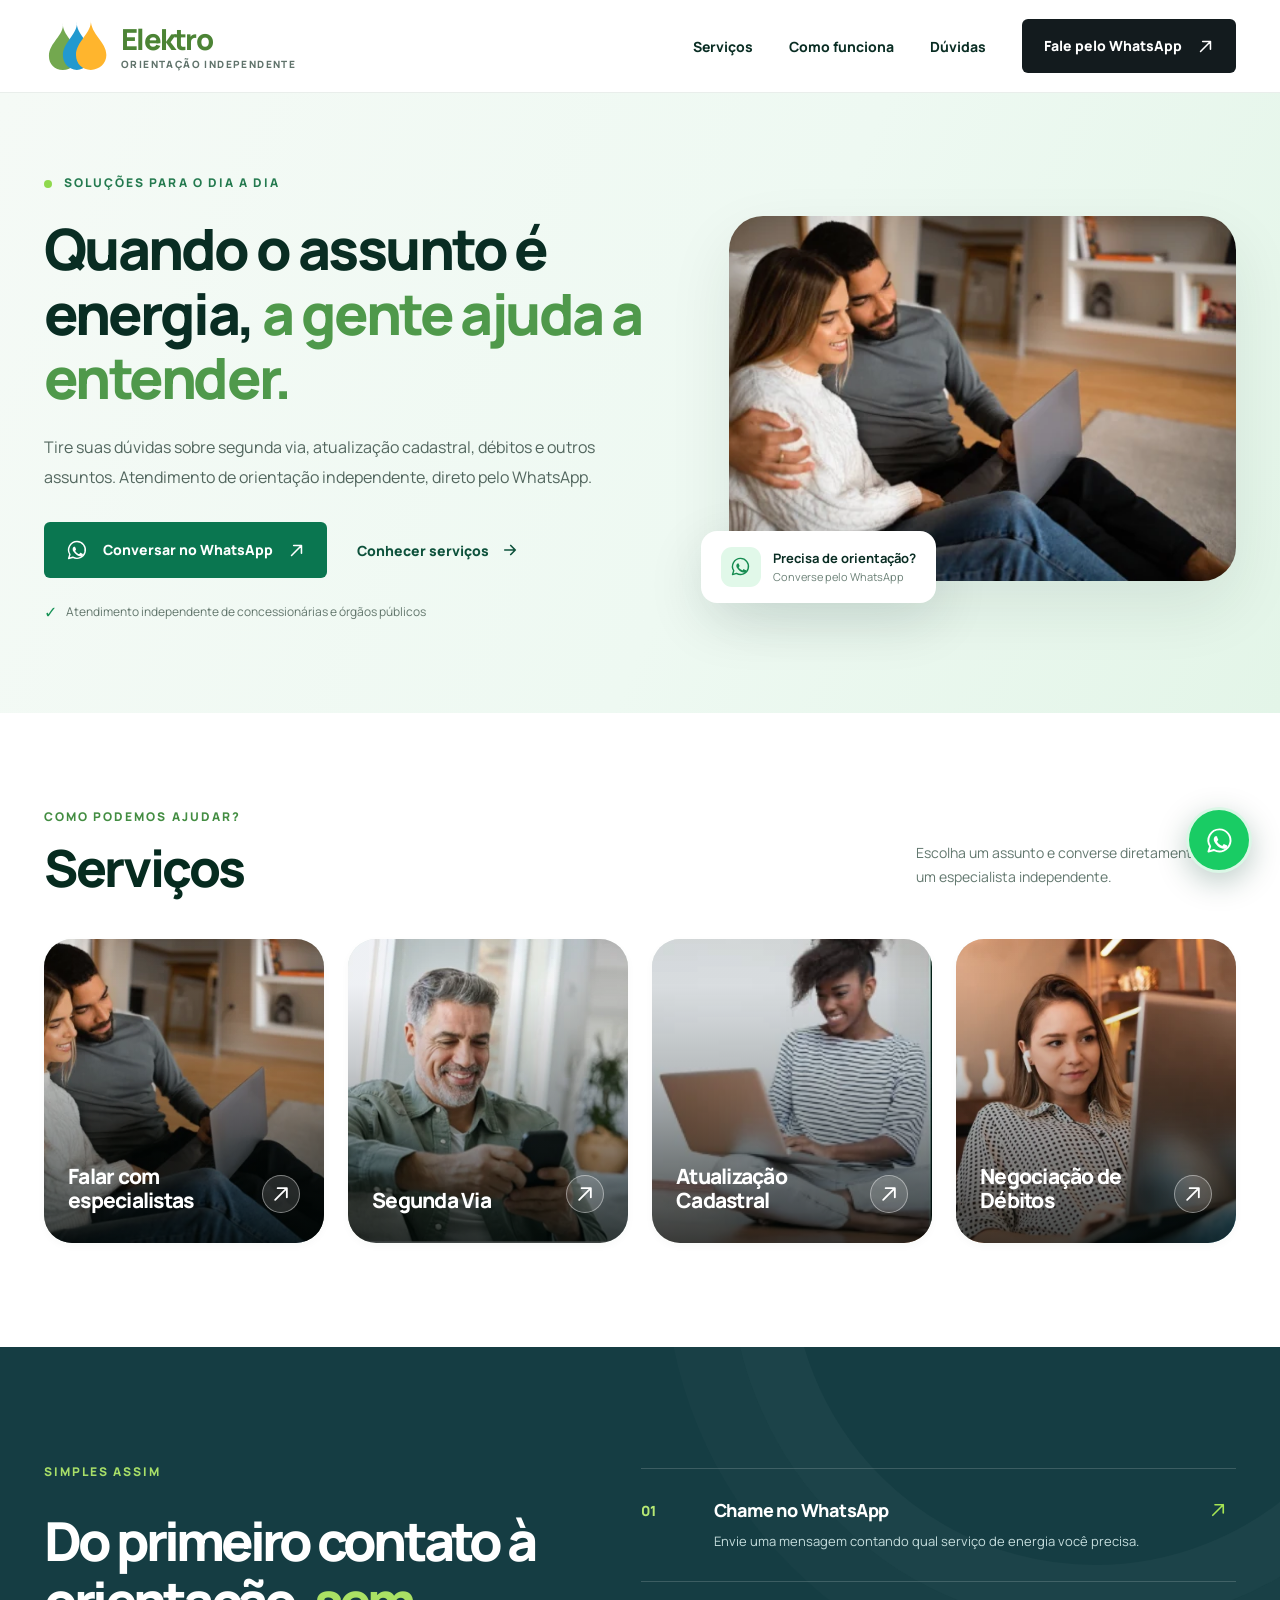
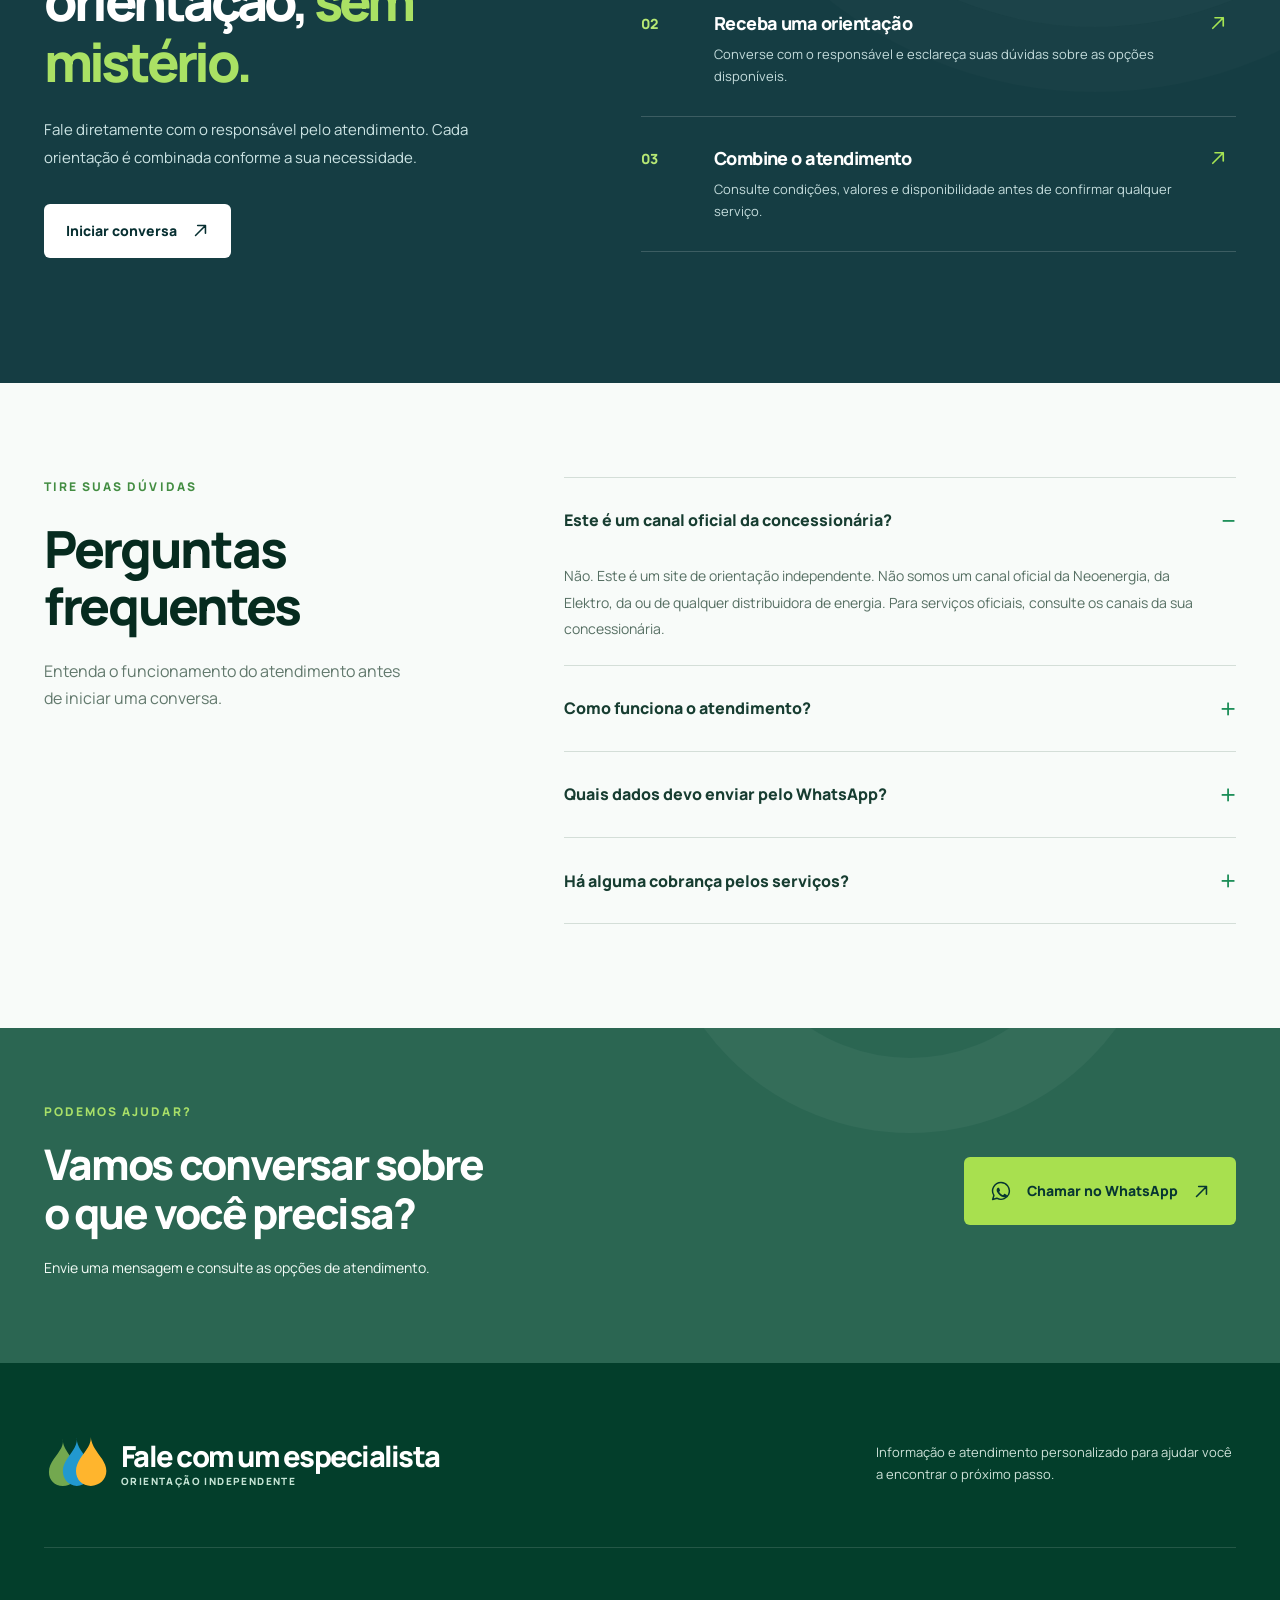
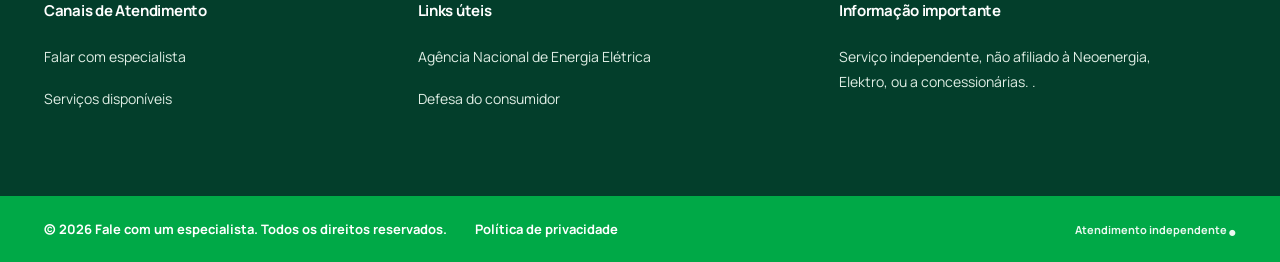
==== commit c7a17220: "Update index.html" ====
--- a/index.html
+++ b/index.html
@@ -11,7 +11,7 @@
     <link rel="preconnect" href="https://fonts.gstatic.com" crossorigin />
     <link href="https://fonts.googleapis.com/css2?family=Manrope:wght@400;500;600;700;800&display=swap" rel="stylesheet" />
     <title>Atendimento ao cliente</title>
-  </head><body><a class="skip-link" href="#servicos">Ir para os serviços</a><header class="header" id="inicio"><div class="container header__content"><a href="#inicio" class="logo " aria-label="Atende Energia, voltar ao início"><svg class="logo__symbol" viewBox="0 0 78 65" role="img" aria-label="Marca gráfica estilizada de três gotas de energia"><path d="M23 4c2 15-17 24-17 40 0 10 7 17 17 17 10 0 17-7 17-17C40 28 22 19 23 4Z" fill="#73A84F"></path><path d="M40 2c2 15-17 25-17 41 0 10 7 18 17 18s18-8 18-18C58 27 39 19 40 2Z" fill="#2299CF"></path><path d="M57 0c2 16-18 26-18 43 0 11 8 18 18 18 11 0 19-8 19-18C76 27 57 18 57 0Z" fill="#FFB52D"></path></svg><span class="logo__text"><strong>Fale com um especialista</strong><small>Orientação independente</small></span></a><button type="button" class="menu-toggle " aria-expanded="false" aria-controls="main-menu" aria-label="Abrir menu"><span></span><span></span><span></span></button><nav class="header__nav " aria-label="Menu principal" id="main-menu"><a href="#servicos">Serviços</a><a href="#como-funciona">Como funciona</a><a href="#duvidas">Dúvidas</a><a class="button button--dark header__cta" href="https://wa.me/5519988309201?text=Ol%C3%A1!%20Gostaria%20de%20conversar%20com%20um%20especialista%20sobre%20servi%C3%A7os%20de%20energia." target="_blank" rel="noopener noreferrer" aria-label="Iniciar conversa pelo WhatsApp, abre em nova aba"><span>Fale pelo WhatsApp</span><svg width="17" height="17" viewBox="0 0 24 24" fill="none" stroke="currentColor" stroke-width="2.2" stroke-linecap="round" stroke-linejoin="round" aria-hidden="true"><path d="M5 19 19 5M8 5h11v11"></path></svg></a></nav></div></header><main><section class="hero" aria-labelledby="hero-title"><div class="container hero__grid"><div class="hero__content"><p class="eyebrow eyebrow--dark"><span class="eyebrow__dot"></span> SOLUÇÕES PARA O DIA A DIA</p><h1 id="hero-title">Quando o assunto é energia, <span>a gente ajuda a entender.</span></h1><p class="hero__description">Tire suas dúvidas sobre segunda via, atualização cadastral, débitos e outros assuntos. Atendimento de orientação independente, direto pelo WhatsApp.</p><div class="hero__actions"><a class="button button--primary " href="https://wa.me/5519988309201?text=Ol%C3%A1!%20Gostaria%20de%20conversar%20com%20um%20especialista%20sobre%20servi%C3%A7os%20de%20energia." target="_blank" rel="noopener noreferrer" aria-label="Iniciar conversa pelo WhatsApp, abre em nova aba"><svg width="22" height="22" viewBox="0 0 32 32" fill="none" aria-hidden="true"><path d="M16.02 3.7A12.2 12.2 0 0 0 5.7 22.45L3.8 28.3l6.1-1.8a12.2 12.2 0 1 0 6.12-22.8Z" stroke="currentColor" stroke-width="2.1" stroke-linecap="round" stroke-linejoin="round"></path><path d="M11.4 10.2c-.35-.75-.73-.75-1.07-.76-.27-.02-.6-.02-.91-.02-.32 0-.83.12-1.27.6-.43.49-1.66 1.63-1.66 3.99s1.7 4.65 1.94 4.96c.24.31 3.27 5.24 8.08 7.14 4 1.58 4.8 1.27 5.67 1.19.86-.08 2.78-1.13 3.17-2.22.39-1.09.39-2.03.27-2.22-.12-.19-.44-.31-.91-.55-.48-.24-2.82-1.4-3.26-1.55-.43-.16-.75-.24-1.07.23-.31.48-1.23 1.55-1.5 1.87-.27.32-.55.36-1.02.12-.48-.24-2.02-.75-3.84-2.37-1.42-1.26-2.38-2.82-2.65-3.29-.27-.48-.03-.74.2-.97.21-.21.48-.55.71-.83.24-.27.32-.47.48-.79.16-.32.08-.6-.04-.83-.12-.24-1.03-2.56-1.45-3.5Z" fill="currentColor" transform="translate(4.6 3.9) scale(.78)"></path></svg><span>Conversar no WhatsApp</span><svg width="17" height="17" viewBox="0 0 24 24" fill="none" stroke="currentColor" stroke-width="2.2" stroke-linecap="round" stroke-linejoin="round" aria-hidden="true"><path d="M5 19 19 5M8 5h11v11"></path></svg></a><a href="#servicos" class="link-arrow">Conhecer serviços <svg width="18" height="18" viewBox="0 0 24 24" fill="none" stroke="currentColor" stroke-width="2.2" stroke-linecap="round" stroke-linejoin="round" aria-hidden="true"><path d="M5 12h14m-6-6 6 6-6 6"></path></svg></a></div><p class="hero__note"><span aria-hidden="true">✓</span> Atendimento independente de concessionárias e órgãos públicos</p></div><div class="hero__visual"><img src="/images/casal-laptop.webp" alt="Casal analisando informações no notebook" width="535" height="356" fetchpriority="high"><div class="hero__image-label"><span class="hero__image-label-icon"><svg width="21" height="21" viewBox="0 0 32 32" fill="none" aria-hidden="true"><path d="M16.02 3.7A12.2 12.2 0 0 0 5.7 22.45L3.8 28.3l6.1-1.8a12.2 12.2 0 1 0 6.12-22.8Z" stroke="currentColor" stroke-width="2.1" stroke-linecap="round" stroke-linejoin="round"></path><path d="M11.4 10.2c-.35-.75-.73-.75-1.07-.76-.27-.02-.6-.02-.91-.02-.32 0-.83.12-1.27.6-.43.49-1.66 1.63-1.66 3.99s1.7 4.65 1.94 4.96c.24.31 3.27 5.24 8.08 7.14 4 1.58 4.8 1.27 5.67 1.19.86-.08 2.78-1.13 3.17-2.22.39-1.09.39-2.03.27-2.22-.12-.19-.44-.31-.91-.55-.48-.24-2.82-1.4-3.26-1.55-.43-.16-.75-.24-1.07.23-.31.48-1.23 1.55-1.5 1.87-.27.32-.55.36-1.02.12-.48-.24-2.02-.75-3.84-2.37-1.42-1.26-2.38-2.82-2.65-3.29-.27-.48-.03-.74.2-.97.21-.21.48-.55.71-.83.24-.27.32-.47.48-.79.16-.32.08-.6-.04-.83-.12-.24-1.03-2.56-1.45-3.5Z" fill="currentColor" transform="translate(4.6 3.9) scale(.78)"></path></svg></span><span><strong>Precisa de orientação?</strong><small>Converse pelo WhatsApp</small></span></div></div></div></section><section class="section services" id="servicos" aria-labelledby="services-title"><div class="container"><div class="section-heading"><div><p class="eyebrow">COMO PODEMOS AJUDAR?</p><h2 id="services-title">Serviços</h2></div><p>Escolha um assunto e converse diretamente com um especialista independente.</p></div><div class="services__grid"><a class="service-card" href="https://wa.me/5519988309201?text=Ol%C3%A1!%20Gostaria%20de%20falar%20com%20um%20especialista%20sobre%20servi%C3%A7os%20de%20energia." target="_blank" rel="noopener noreferrer" aria-label="Falar com especialistas: conversar pelo WhatsApp, abre em nova aba"><img src="/images/casal-laptop.webp" alt="Casal consultando um notebook no sofá" loading="lazy" decoding="async"><div class="service-card__shade" aria-hidden="true"></div><div class="service-card__content"><h3>Falar com especialistas</h3><span class="service-card__arrow"><svg width="20" height="20" viewBox="0 0 24 24" fill="none" stroke="currentColor" stroke-width="2.2" stroke-linecap="round" stroke-linejoin="round" aria-hidden="true"><path d="M5 19 19 5M8 5h11v11"></path></svg></span></div></a><a class="service-card" href="https://wa.me/5519988309201?text=Ol%C3%A1!%20Preciso%20de%20orienta%C3%A7%C3%A3o%20sobre%20segunda%20via%20da%20conta%20de%20energia." target="_blank" rel="noopener noreferrer" aria-label="Segunda Via: conversar pelo WhatsApp, abre em nova aba"><img src="/images/homem-celular.webp" alt="Homem consultando seu celular em casa" loading="lazy" decoding="async"><div class="service-card__shade" aria-hidden="true"></div><div class="service-card__content"><h3>Segunda Via</h3><span class="service-card__arrow"><svg width="20" height="20" viewBox="0 0 24 24" fill="none" stroke="currentColor" stroke-width="2.2" stroke-linecap="round" stroke-linejoin="round" aria-hidden="true"><path d="M5 19 19 5M8 5h11v11"></path></svg></span></div></a><a class="service-card" href="https://wa.me/5519988309201?text=Ol%C3%A1!%20Preciso%20de%20orienta%C3%A7%C3%A3o%20sobre%20atualiza%C3%A7%C3%A3o%20cadastral." target="_blank" rel="noopener noreferrer" aria-label="Atualização Cadastral: conversar pelo WhatsApp, abre em nova aba"><img src="/images/atendimento-digital.webp" alt="Mulher usando um notebook" loading="lazy" decoding="async"><div class="service-card__shade" aria-hidden="true"></div><div class="service-card__content"><h3>Atualização Cadastral</h3><span class="service-card__arrow"><svg width="20" height="20" viewBox="0 0 24 24" fill="none" stroke="currentColor" stroke-width="2.2" stroke-linecap="round" stroke-linejoin="round" aria-hidden="true"><path d="M5 19 19 5M8 5h11v11"></path></svg></span></div></a><a class="service-card" href="https://wa.me/5519988309201?text=Ol%C3%A1!%20Gostaria%20de%20obter%20orienta%C3%A7%C3%A3o%20sobre%20negocia%C3%A7%C3%A3o%20de%20d%C3%A9bitos%20de%20energia." target="_blank" rel="noopener noreferrer" aria-label="Negociação de Débitos: conversar pelo WhatsApp, abre em nova aba"><img src="/images/mulher-notebook.webp" alt="Mulher consultando um notebook em sua casa" loading="lazy" decoding="async"><div class="service-card__shade" aria-hidden="true"></div><div class="service-card__content"><h3>Negociação de Débitos</h3><span class="service-card__arrow"><svg width="20" height="20" viewBox="0 0 24 24" fill="none" stroke="currentColor" stroke-width="2.2" stroke-linecap="round" stroke-linejoin="round" aria-hidden="true"><path d="M5 19 19 5M8 5h11v11"></path></svg></span></div></a></div></div></section><section class="how" id="como-funciona" aria-labelledby="how-title"><div class="how__ring" aria-hidden="true"></div><div class="container how__grid"><div class="how__intro"><p class="eyebrow eyebrow--lime">SIMPLES ASSIM</p><h2 id="how-title">Do primeiro contato à orientação, <span>sem mistério.</span></h2><p>Fale diretamente com o responsável pelo atendimento. Cada orientação é combinada conforme a sua necessidade.</p><a class="button button--white " href="https://wa.me/5519988309201?text=Ol%C3%A1!%20Gostaria%20de%20conversar%20com%20um%20especialista%20sobre%20servi%C3%A7os%20de%20energia." target="_blank" rel="noopener noreferrer" aria-label="Iniciar conversa pelo WhatsApp, abre em nova aba"><span>Iniciar conversa</span><svg width="17" height="17" viewBox="0 0 24 24" fill="none" stroke="currentColor" stroke-width="2.2" stroke-linecap="round" stroke-linejoin="round" aria-hidden="true"><path d="M5 19 19 5M8 5h11v11"></path></svg></a></div><div class="how__steps"><a class="step" href="https://wa.me/5519988309201?text=Ol%C3%A1!%20Gostaria%20de%20iniciar%20um%20atendimento%20e%20saber%20como%20funciona.%20Meu%20interesse%3A%20chame%20no%20whatsapp." target="_blank" rel="noopener noreferrer" aria-label="Chame no WhatsApp, iniciar conversa no WhatsApp"><span class="step__number">01</span><span class="step__copy"><strong>Chame no WhatsApp</strong><small>Envie uma mensagem contando qual serviço de energia você precisa.</small></span><svg width="18" height="18" viewBox="0 0 24 24" fill="none" stroke="currentColor" stroke-width="2.2" stroke-linecap="round" stroke-linejoin="round" aria-hidden="true"><path d="M5 19 19 5M8 5h11v11"></path></svg></a><a class="step" href="https://wa.me/5519988309201?text=Ol%C3%A1!%20Gostaria%20de%20iniciar%20um%20atendimento%20e%20saber%20como%20funciona.%20Meu%20interesse%3A%20receba%20uma%20orienta%C3%A7%C3%A3o." target="_blank" rel="noopener noreferrer" aria-label="Receba uma orientação, iniciar conversa no WhatsApp"><span class="step__number">02</span><span class="step__copy"><strong>Receba uma orientação</strong><small>Converse com o responsável e esclareça suas dúvidas sobre as opções disponíveis.</small></span><svg width="18" height="18" viewBox="0 0 24 24" fill="none" stroke="currentColor" stroke-width="2.2" stroke-linecap="round" stroke-linejoin="round" aria-hidden="true"><path d="M5 19 19 5M8 5h11v11"></path></svg></a><a class="step" href="https://wa.me/5519988309201?text=Ol%C3%A1!%20Gostaria%20de%20iniciar%20um%20atendimento%20e%20saber%20como%20funciona.%20Meu%20interesse%3A%20combine%20o%20atendimento." target="_blank" rel="noopener noreferrer" aria-label="Combine o atendimento, iniciar conversa no WhatsApp"><span class="step__number">03</span><span class="step__copy"><strong>Combine o atendimento</strong><small>Consulte condições, valores e disponibilidade antes de confirmar qualquer serviço.</small></span><svg width="18" height="18" viewBox="0 0 24 24" fill="none" stroke="currentColor" stroke-width="2.2" stroke-linecap="round" stroke-linejoin="round" aria-hidden="true"><path d="M5 19 19 5M8 5h11v11"></path></svg></a></div></div></section><section class="section faq" id="duvidas" aria-labelledby="faq-title"><div class="container faq__grid"><div><p class="eyebrow">TIRE SUAS DÚVIDAS</p><h2 id="faq-title">Perguntas frequentes</h2><p>Entenda o funcionamento do atendimento antes de iniciar uma conversa.</p></div><div class="faq__items"><div class="faq-item faq-item--open"><button class="faq-item__trigger" type="button" aria-expanded="true" aria-controls="faq-answer-0">Este é um canal oficial da concessionária?<span aria-hidden="true">−</span></button><div class="faq-item__answer" id="faq-answer-0"><p>Não. Este é um site de orientação independente. Não somos um canal oficial da Neoenergia, da Elektro, da   ou de qualquer distribuidora de energia. Para serviços oficiais, consulte os canais da sua concessionária.</p></div></div><div class="faq-item "><button class="faq-item__trigger" type="button" aria-expanded="false" aria-controls="faq-answer-1">Como funciona o atendimento?<span aria-hidden="true">+</span></button><div class="faq-item__answer" id="faq-answer-1" hidden><p>Escolha um serviço e clique para abrir uma conversa no WhatsApp. Uma mensagem sobre o assunto escolhido será preenchida automaticamente, e você poderá enviá-la após conferir.</p></div></div><div class="faq-item "><button class="faq-item__trigger" type="button" aria-expanded="false" aria-controls="faq-answer-2">Quais dados devo enviar pelo WhatsApp?<span aria-hidden="true">+</span></button><div class="faq-item__answer" id="faq-answer-2" hidden><p>Inicialmente, informe apenas o assunto do atendimento. Não envie senhas, códigos de verificação, dados bancários ou documentos sensíveis antes de verificar a necessidade e a identidade do atendente.</p></div></div><div class="faq-item "><button class="faq-item__trigger" type="button" aria-expanded="false" aria-controls="faq-answer-3">Há alguma cobrança pelos serviços?<span aria-hidden="true">+</span></button><div class="faq-item__answer" id="faq-answer-3" hidden><p>Eventuais valores e condições devem ser informados claramente pelo responsável antes da contratação. A consulta aos canais oficiais da concessionária pode permitir resolver determinados assuntos diretamente.</p></div></div></div></div></section><section class="cta" aria-labelledby="cta-title"><div class="cta__circle" aria-hidden="true"></div><div class="container cta__grid"><div><p class="eyebrow eyebrow--lime">PODEMOS AJUDAR?</p><h2 id="cta-title">Vamos conversar sobre<br class="desktop-only"> o que você precisa?</h2><p>Envie uma mensagem e consulte as opções de atendimento.</p></div><a class="button button--lime " href="https://wa.me/5519988309201?text=Ol%C3%A1!%20Gostaria%20de%20conversar%20com%20um%20especialista%20sobre%20servi%C3%A7os%20de%20energia." target="_blank" rel="noopener noreferrer" aria-label="Iniciar conversa pelo WhatsApp, abre em nova aba"><svg width="22" height="22" viewBox="0 0 32 32" fill="none" aria-hidden="true"><path d="M16.02 3.7A12.2 12.2 0 0 0 5.7 22.45L3.8 28.3l6.1-1.8a12.2 12.2 0 1 0 6.12-22.8Z" stroke="currentColor" stroke-width="2.1" stroke-linecap="round" stroke-linejoin="round"></path><path d="M11.4 10.2c-.35-.75-.73-.75-1.07-.76-.27-.02-.6-.02-.91-.02-.32 0-.83.12-1.27.6-.43.49-1.66 1.63-1.66 3.99s1.7 4.65 1.94 4.96c.24.31 3.27 5.24 8.08 7.14 4 1.58 4.8 1.27 5.67 1.19.86-.08 2.78-1.13 3.17-2.22.39-1.09.39-2.03.27-2.22-.12-.19-.44-.31-.91-.55-.48-.24-2.82-1.4-3.26-1.55-.43-.16-.75-.24-1.07.23-.31.48-1.23 1.55-1.5 1.87-.27.32-.55.36-1.02.12-.48-.24-2.02-.75-3.84-2.37-1.42-1.26-2.38-2.82-2.65-3.29-.27-.48-.03-.74.2-.97.21-.21.48-.55.71-.83.24-.27.32-.47.48-.79.16-.32.08-.6-.04-.83-.12-.24-1.03-2.56-1.45-3.5Z" fill="currentColor" transform="translate(4.6 3.9) scale(.78)"></path></svg><span>Chamar no WhatsApp</span><svg width="17" height="17" viewBox="0 0 24 24" fill="none" stroke="currentColor" stroke-width="2.2" stroke-linecap="round" stroke-linejoin="round" aria-hidden="true"><path d="M5 19 19 5M8 5h11v11"></path></svg></a></div></section></main><footer class="footer"><div class="container footer__top"><div class="footer__head"><a href="#inicio" class="logo logo--inverted" aria-label="Fale com um especialista, voltar ao início"><svg class="logo__symbol" viewBox="0 0 78 65" role="img" aria-label="Marca gráfica estilizada de três gotas de energia"><path d="M23 4c2 15-17 24-17 40 0 10 7 17 17 17 10 0 17-7 17-17C40 28 22 19 23 4Z" fill="#73A84F"></path><path d="M40 2c2 15-17 25-17 41 0 10 7 18 17 18s18-8 18-18C58 27 39 19 40 2Z" fill="#2299CF"></path><path d="M57 0c2 16-18 26-18 43 0 11 8 18 18 18 11 0 19-8 19-18C76 27 57 18 57 0Z" fill="#FFB52D"></path></svg><span class="logo__text"><strong>Fale com um especialista</strong><small>Orientação independente</small></span></a><p>Informação e atendimento personalizado para ajudar você a encontrar o próximo passo.</p></div><div class="footer__columns"><div><h3>Canais de Atendimento</h3><a href="https://wa.me/5519988309201?text=Ol%C3%A1!%20Gostaria%20de%20conversar%20com%20um%20especialista%20sobre%20servi%C3%A7os%20de%20energia." target="_blank" rel="noopener noreferrer">Falar com especialista</a><a href="#servicos">Serviços disponíveis</a></div><div><h3>Links úteis</h3><a href="https://www.gov.br/ /pt-br" target="_blank" rel="noopener noreferrer">Agência Nacional de Energia Elétrica</a><a href="https://www.gov.br/consumidor/pt-br" target="_blank" rel="noopener noreferrer">Defesa do consumidor</a></div><div class="footer__disclaimer"><h3>Informação importante</h3><p>Serviço independente, não afiliado à Neoenergia, Elektro,   ou a concessionárias.          .</p></div></div></div><div class="footer__bottom"><div class="container footer__bottom-content"><span>© 2026 Fale com um especialista. Todos os direitos reservados.</span><a href="/privacidade.html">Política de privacidade</a><span class="footer__bottom-tag">Atendimento independente <span aria-hidden="true">●</span></span></div></div></footer><a class="whatsapp-float" href="https://wa.me/5519988309201?text=Ol%C3%A1!%20Gostaria%20de%20conversar%20com%20um%20especialista%20sobre%20servi%C3%A7os%20de%20energia." target="_blank" rel="noopener noreferrer" aria-label="Falar com especialista pelo WhatsApp, abre em nova aba" title="Fale pelo WhatsApp"><svg width="29" height="29" viewBox="0 0 32 32" fill="none" aria-hidden="true"><path d="M16.02 3.7A12.2 12.2 0 0 0 5.7 22.45L3.8 28.3l6.1-1.8a12.2 12.2 0 1 0 6.12-22.8Z" stroke="currentColor" stroke-width="2.1" stroke-linecap="round" stroke-linejoin="round"></path><path d="M11.4 10.2c-.35-.75-.73-.75-1.07-.76-.27-.02-.6-.02-.91-.02-.32 0-.83.12-1.27.6-.43.49-1.66 1.63-1.66 3.99s1.7 4.65 1.94 4.96c.24.31 3.27 5.24 8.08 7.14 4 1.58 4.8 1.27 5.67 1.19.86-.08 2.78-1.13 3.17-2.22.39-1.09.39-2.03.27-2.22-.12-.19-.44-.31-.91-.55-.48-.24-2.82-1.4-3.26-1.55-.43-.16-.75-.24-1.07.23-.31.48-1.23 1.55-1.5 1.87-.27.32-.55.36-1.02.12-.48-.24-2.02-.75-3.84-2.37-1.42-1.26-2.38-2.82-2.65-3.29-.27-.48-.03-.74.2-.97.21-.21.48-.55.71-.83.24-.27.32-.47.48-.79.16-.32.08-.6-.04-.83-.12-.24-1.03-2.56-1.45-3.5Z" fill="currentColor" transform="translate(4.6 3.9) scale(.78)"></path></svg></a><script>
+  </head><body><a class="skip-link" href="#servicos">Ir para os serviços</a><header class="header" id="inicio"><div class="container header__content"><a href="#inicio" class="logo " aria-label="Atende Energia, voltar ao início"><svg class="logo__symbol" viewBox="0 0 78 65" role="img" aria-label="Marca gráfica estilizada de três gotas de energia"><path d="M23 4c2 15-17 24-17 40 0 10 7 17 17 17 10 0 17-7 17-17C40 28 22 19 23 4Z" fill="#73A84F"></path><path d="M40 2c2 15-17 25-17 41 0 10 7 18 17 18s18-8 18-18C58 27 39 19 40 2Z" fill="#2299CF"></path><path d="M57 0c2 16-18 26-18 43 0 11 8 18 18 18 11 0 19-8 19-18C76 27 57 18 57 0Z" fill="#FFB52D"></path></svg><span class="logo__text"><strong>Elektro</strong><small>Orientação independente</small></span></a><button type="button" class="menu-toggle " aria-expanded="false" aria-controls="main-menu" aria-label="Abrir menu"><span></span><span></span><span></span></button><nav class="header__nav " aria-label="Menu principal" id="main-menu"><a href="#servicos">Serviços</a><a href="#como-funciona">Como funciona</a><a href="#duvidas">Dúvidas</a><a class="button button--dark header__cta" href="https://wa.me/5519988309201?text=Ol%C3%A1!%20Gostaria%20de%20conversar%20com%20um%20especialista%20sobre%20servi%C3%A7os%20de%20energia." target="_blank" rel="noopener noreferrer" aria-label="Iniciar conversa pelo WhatsApp, abre em nova aba"><span>Fale pelo WhatsApp</span><svg width="17" height="17" viewBox="0 0 24 24" fill="none" stroke="currentColor" stroke-width="2.2" stroke-linecap="round" stroke-linejoin="round" aria-hidden="true"><path d="M5 19 19 5M8 5h11v11"></path></svg></a></nav></div></header><main><section class="hero" aria-labelledby="hero-title"><div class="container hero__grid"><div class="hero__content"><p class="eyebrow eyebrow--dark"><span class="eyebrow__dot"></span> SOLUÇÕES PARA O DIA A DIA</p><h1 id="hero-title">Quando o assunto é energia, <span>a gente ajuda a entender.</span></h1><p class="hero__description">Tire suas dúvidas sobre segunda via, atualização cadastral, débitos e outros assuntos. Atendimento de orientação independente, direto pelo WhatsApp.</p><div class="hero__actions"><a class="button button--primary " href="https://wa.me/5519988309201?text=Ol%C3%A1!%20Gostaria%20de%20conversar%20com%20um%20especialista%20sobre%20servi%C3%A7os%20de%20energia." target="_blank" rel="noopener noreferrer" aria-label="Iniciar conversa pelo WhatsApp, abre em nova aba"><svg width="22" height="22" viewBox="0 0 32 32" fill="none" aria-hidden="true"><path d="M16.02 3.7A12.2 12.2 0 0 0 5.7 22.45L3.8 28.3l6.1-1.8a12.2 12.2 0 1 0 6.12-22.8Z" stroke="currentColor" stroke-width="2.1" stroke-linecap="round" stroke-linejoin="round"></path><path d="M11.4 10.2c-.35-.75-.73-.75-1.07-.76-.27-.02-.6-.02-.91-.02-.32 0-.83.12-1.27.6-.43.49-1.66 1.63-1.66 3.99s1.7 4.65 1.94 4.96c.24.31 3.27 5.24 8.08 7.14 4 1.58 4.8 1.27 5.67 1.19.86-.08 2.78-1.13 3.17-2.22.39-1.09.39-2.03.27-2.22-.12-.19-.44-.31-.91-.55-.48-.24-2.82-1.4-3.26-1.55-.43-.16-.75-.24-1.07.23-.31.48-1.23 1.55-1.5 1.87-.27.32-.55.36-1.02.12-.48-.24-2.02-.75-3.84-2.37-1.42-1.26-2.38-2.82-2.65-3.29-.27-.48-.03-.74.2-.97.21-.21.48-.55.71-.83.24-.27.32-.47.48-.79.16-.32.08-.6-.04-.83-.12-.24-1.03-2.56-1.45-3.5Z" fill="currentColor" transform="translate(4.6 3.9) scale(.78)"></path></svg><span>Conversar no WhatsApp</span><svg width="17" height="17" viewBox="0 0 24 24" fill="none" stroke="currentColor" stroke-width="2.2" stroke-linecap="round" stroke-linejoin="round" aria-hidden="true"><path d="M5 19 19 5M8 5h11v11"></path></svg></a><a href="#servicos" class="link-arrow">Conhecer serviços <svg width="18" height="18" viewBox="0 0 24 24" fill="none" stroke="currentColor" stroke-width="2.2" stroke-linecap="round" stroke-linejoin="round" aria-hidden="true"><path d="M5 12h14m-6-6 6 6-6 6"></path></svg></a></div><p class="hero__note"><span aria-hidden="true">✓</span> Atendimento independente de concessionárias e órgãos públicos</p></div><div class="hero__visual"><img src="/images/casal-laptop.webp" alt="Casal analisando informações no notebook" width="535" height="356" fetchpriority="high"><div class="hero__image-label"><span class="hero__image-label-icon"><svg width="21" height="21" viewBox="0 0 32 32" fill="none" aria-hidden="true"><path d="M16.02 3.7A12.2 12.2 0 0 0 5.7 22.45L3.8 28.3l6.1-1.8a12.2 12.2 0 1 0 6.12-22.8Z" stroke="currentColor" stroke-width="2.1" stroke-linecap="round" stroke-linejoin="round"></path><path d="M11.4 10.2c-.35-.75-.73-.75-1.07-.76-.27-.02-.6-.02-.91-.02-.32 0-.83.12-1.27.6-.43.49-1.66 1.63-1.66 3.99s1.7 4.65 1.94 4.96c.24.31 3.27 5.24 8.08 7.14 4 1.58 4.8 1.27 5.67 1.19.86-.08 2.78-1.13 3.17-2.22.39-1.09.39-2.03.27-2.22-.12-.19-.44-.31-.91-.55-.48-.24-2.82-1.4-3.26-1.55-.43-.16-.75-.24-1.07.23-.31.48-1.23 1.55-1.5 1.87-.27.32-.55.36-1.02.12-.48-.24-2.02-.75-3.84-2.37-1.42-1.26-2.38-2.82-2.65-3.29-.27-.48-.03-.74.2-.97.21-.21.48-.55.71-.83.24-.27.32-.47.48-.79.16-.32.08-.6-.04-.83-.12-.24-1.03-2.56-1.45-3.5Z" fill="currentColor" transform="translate(4.6 3.9) scale(.78)"></path></svg></span><span><strong>Precisa de orientação?</strong><small>Converse pelo WhatsApp</small></span></div></div></div></section><section class="section services" id="servicos" aria-labelledby="services-title"><div class="container"><div class="section-heading"><div><p class="eyebrow">COMO PODEMOS AJUDAR?</p><h2 id="services-title">Serviços</h2></div><p>Escolha um assunto e converse diretamente com um especialista independente.</p></div><div class="services__grid"><a class="service-card" href="https://wa.me/5519988309201?text=Ol%C3%A1!%20Gostaria%20de%20falar%20com%20um%20especialista%20sobre%20servi%C3%A7os%20de%20energia." target="_blank" rel="noopener noreferrer" aria-label="Falar com especialistas: conversar pelo WhatsApp, abre em nova aba"><img src="/images/casal-laptop.webp" alt="Casal consultando um notebook no sofá" loading="lazy" decoding="async"><div class="service-card__shade" aria-hidden="true"></div><div class="service-card__content"><h3>Falar com especialistas</h3><span class="service-card__arrow"><svg width="20" height="20" viewBox="0 0 24 24" fill="none" stroke="currentColor" stroke-width="2.2" stroke-linecap="round" stroke-linejoin="round" aria-hidden="true"><path d="M5 19 19 5M8 5h11v11"></path></svg></span></div></a><a class="service-card" href="https://wa.me/5519988309201?text=Ol%C3%A1!%20Preciso%20de%20orienta%C3%A7%C3%A3o%20sobre%20segunda%20via%20da%20conta%20de%20energia." target="_blank" rel="noopener noreferrer" aria-label="Segunda Via: conversar pelo WhatsApp, abre em nova aba"><img src="/images/homem-celular.webp" alt="Homem consultando seu celular em casa" loading="lazy" decoding="async"><div class="service-card__shade" aria-hidden="true"></div><div class="service-card__content"><h3>Segunda Via</h3><span class="service-card__arrow"><svg width="20" height="20" viewBox="0 0 24 24" fill="none" stroke="currentColor" stroke-width="2.2" stroke-linecap="round" stroke-linejoin="round" aria-hidden="true"><path d="M5 19 19 5M8 5h11v11"></path></svg></span></div></a><a class="service-card" href="https://wa.me/5519988309201?text=Ol%C3%A1!%20Preciso%20de%20orienta%C3%A7%C3%A3o%20sobre%20atualiza%C3%A7%C3%A3o%20cadastral." target="_blank" rel="noopener noreferrer" aria-label="Atualização Cadastral: conversar pelo WhatsApp, abre em nova aba"><img src="/images/atendimento-digital.webp" alt="Mulher usando um notebook" loading="lazy" decoding="async"><div class="service-card__shade" aria-hidden="true"></div><div class="service-card__content"><h3>Atualização Cadastral</h3><span class="service-card__arrow"><svg width="20" height="20" viewBox="0 0 24 24" fill="none" stroke="currentColor" stroke-width="2.2" stroke-linecap="round" stroke-linejoin="round" aria-hidden="true"><path d="M5 19 19 5M8 5h11v11"></path></svg></span></div></a><a class="service-card" href="https://wa.me/5519988309201?text=Ol%C3%A1!%20Gostaria%20de%20obter%20orienta%C3%A7%C3%A3o%20sobre%20negocia%C3%A7%C3%A3o%20de%20d%C3%A9bitos%20de%20energia." target="_blank" rel="noopener noreferrer" aria-label="Negociação de Débitos: conversar pelo WhatsApp, abre em nova aba"><img src="/images/mulher-notebook.webp" alt="Mulher consultando um notebook em sua casa" loading="lazy" decoding="async"><div class="service-card__shade" aria-hidden="true"></div><div class="service-card__content"><h3>Negociação de Débitos</h3><span class="service-card__arrow"><svg width="20" height="20" viewBox="0 0 24 24" fill="none" stroke="currentColor" stroke-width="2.2" stroke-linecap="round" stroke-linejoin="round" aria-hidden="true"><path d="M5 19 19 5M8 5h11v11"></path></svg></span></div></a></div></div></section><section class="how" id="como-funciona" aria-labelledby="how-title"><div class="how__ring" aria-hidden="true"></div><div class="container how__grid"><div class="how__intro"><p class="eyebrow eyebrow--lime">SIMPLES ASSIM</p><h2 id="how-title">Do primeiro contato à orientação, <span>sem mistério.</span></h2><p>Fale diretamente com o responsável pelo atendimento. Cada orientação é combinada conforme a sua necessidade.</p><a class="button button--white " href="https://wa.me/5519988309201?text=Ol%C3%A1!%20Gostaria%20de%20conversar%20com%20um%20especialista%20sobre%20servi%C3%A7os%20de%20energia." target="_blank" rel="noopener noreferrer" aria-label="Iniciar conversa pelo WhatsApp, abre em nova aba"><span>Iniciar conversa</span><svg width="17" height="17" viewBox="0 0 24 24" fill="none" stroke="currentColor" stroke-width="2.2" stroke-linecap="round" stroke-linejoin="round" aria-hidden="true"><path d="M5 19 19 5M8 5h11v11"></path></svg></a></div><div class="how__steps"><a class="step" href="https://wa.me/5519988309201?text=Ol%C3%A1!%20Gostaria%20de%20iniciar%20um%20atendimento%20e%20saber%20como%20funciona.%20Meu%20interesse%3A%20chame%20no%20whatsapp." target="_blank" rel="noopener noreferrer" aria-label="Chame no WhatsApp, iniciar conversa no WhatsApp"><span class="step__number">01</span><span class="step__copy"><strong>Chame no WhatsApp</strong><small>Envie uma mensagem contando qual serviço de energia você precisa.</small></span><svg width="18" height="18" viewBox="0 0 24 24" fill="none" stroke="currentColor" stroke-width="2.2" stroke-linecap="round" stroke-linejoin="round" aria-hidden="true"><path d="M5 19 19 5M8 5h11v11"></path></svg></a><a class="step" href="https://wa.me/5519988309201?text=Ol%C3%A1!%20Gostaria%20de%20iniciar%20um%20atendimento%20e%20saber%20como%20funciona.%20Meu%20interesse%3A%20receba%20uma%20orienta%C3%A7%C3%A3o." target="_blank" rel="noopener noreferrer" aria-label="Receba uma orientação, iniciar conversa no WhatsApp"><span class="step__number">02</span><span class="step__copy"><strong>Receba uma orientação</strong><small>Converse com o responsável e esclareça suas dúvidas sobre as opções disponíveis.</small></span><svg width="18" height="18" viewBox="0 0 24 24" fill="none" stroke="currentColor" stroke-width="2.2" stroke-linecap="round" stroke-linejoin="round" aria-hidden="true"><path d="M5 19 19 5M8 5h11v11"></path></svg></a><a class="step" href="https://wa.me/5519988309201?text=Ol%C3%A1!%20Gostaria%20de%20iniciar%20um%20atendimento%20e%20saber%20como%20funciona.%20Meu%20interesse%3A%20combine%20o%20atendimento." target="_blank" rel="noopener noreferrer" aria-label="Combine o atendimento, iniciar conversa no WhatsApp"><span class="step__number">03</span><span class="step__copy"><strong>Combine o atendimento</strong><small>Consulte condições, valores e disponibilidade antes de confirmar qualquer serviço.</small></span><svg width="18" height="18" viewBox="0 0 24 24" fill="none" stroke="currentColor" stroke-width="2.2" stroke-linecap="round" stroke-linejoin="round" aria-hidden="true"><path d="M5 19 19 5M8 5h11v11"></path></svg></a></div></div></section><section class="section faq" id="duvidas" aria-labelledby="faq-title"><div class="container faq__grid"><div><p class="eyebrow">TIRE SUAS DÚVIDAS</p><h2 id="faq-title">Perguntas frequentes</h2><p>Entenda o funcionamento do atendimento antes de iniciar uma conversa.</p></div><div class="faq__items"><div class="faq-item faq-item--open"><button class="faq-item__trigger" type="button" aria-expanded="true" aria-controls="faq-answer-0">Este é um canal oficial da concessionária?<span aria-hidden="true">−</span></button><div class="faq-item__answer" id="faq-answer-0"><p>Não. Este é um site de orientação independente. Não somos um canal oficial da Neoenergia, da Elektro, da   ou de qualquer distribuidora de energia. Para serviços oficiais, consulte os canais da sua concessionária.</p></div></div><div class="faq-item "><button class="faq-item__trigger" type="button" aria-expanded="false" aria-controls="faq-answer-1">Como funciona o atendimento?<span aria-hidden="true">+</span></button><div class="faq-item__answer" id="faq-answer-1" hidden><p>Escolha um serviço e clique para abrir uma conversa no WhatsApp. Uma mensagem sobre o assunto escolhido será preenchida automaticamente, e você poderá enviá-la após conferir.</p></div></div><div class="faq-item "><button class="faq-item__trigger" type="button" aria-expanded="false" aria-controls="faq-answer-2">Quais dados devo enviar pelo WhatsApp?<span aria-hidden="true">+</span></button><div class="faq-item__answer" id="faq-answer-2" hidden><p>Inicialmente, informe apenas o assunto do atendimento. Não envie senhas, códigos de verificação, dados bancários ou documentos sensíveis antes de verificar a necessidade e a identidade do atendente.</p></div></div><div class="faq-item "><button class="faq-item__trigger" type="button" aria-expanded="false" aria-controls="faq-answer-3">Há alguma cobrança pelos serviços?<span aria-hidden="true">+</span></button><div class="faq-item__answer" id="faq-answer-3" hidden><p>Eventuais valores e condições devem ser informados claramente pelo responsável antes da contratação. A consulta aos canais oficiais da concessionária pode permitir resolver determinados assuntos diretamente.</p></div></div></div></div></section><section class="cta" aria-labelledby="cta-title"><div class="cta__circle" aria-hidden="true"></div><div class="container cta__grid"><div><p class="eyebrow eyebrow--lime">PODEMOS AJUDAR?</p><h2 id="cta-title">Vamos conversar sobre<br class="desktop-only"> o que você precisa?</h2><p>Envie uma mensagem e consulte as opções de atendimento.</p></div><a class="button button--lime " href="https://wa.me/5519988309201?text=Ol%C3%A1!%20Gostaria%20de%20conversar%20com%20um%20especialista%20sobre%20servi%C3%A7os%20de%20energia." target="_blank" rel="noopener noreferrer" aria-label="Iniciar conversa pelo WhatsApp, abre em nova aba"><svg width="22" height="22" viewBox="0 0 32 32" fill="none" aria-hidden="true"><path d="M16.02 3.7A12.2 12.2 0 0 0 5.7 22.45L3.8 28.3l6.1-1.8a12.2 12.2 0 1 0 6.12-22.8Z" stroke="currentColor" stroke-width="2.1" stroke-linecap="round" stroke-linejoin="round"></path><path d="M11.4 10.2c-.35-.75-.73-.75-1.07-.76-.27-.02-.6-.02-.91-.02-.32 0-.83.12-1.27.6-.43.49-1.66 1.63-1.66 3.99s1.7 4.65 1.94 4.96c.24.31 3.27 5.24 8.08 7.14 4 1.58 4.8 1.27 5.67 1.19.86-.08 2.78-1.13 3.17-2.22.39-1.09.39-2.03.27-2.22-.12-.19-.44-.31-.91-.55-.48-.24-2.82-1.4-3.26-1.55-.43-.16-.75-.24-1.07.23-.31.48-1.23 1.55-1.5 1.87-.27.32-.55.36-1.02.12-.48-.24-2.02-.75-3.84-2.37-1.42-1.26-2.38-2.82-2.65-3.29-.27-.48-.03-.74.2-.97.21-.21.48-.55.71-.83.24-.27.32-.47.48-.79.16-.32.08-.6-.04-.83-.12-.24-1.03-2.56-1.45-3.5Z" fill="currentColor" transform="translate(4.6 3.9) scale(.78)"></path></svg><span>Chamar no WhatsApp</span><svg width="17" height="17" viewBox="0 0 24 24" fill="none" stroke="currentColor" stroke-width="2.2" stroke-linecap="round" stroke-linejoin="round" aria-hidden="true"><path d="M5 19 19 5M8 5h11v11"></path></svg></a></div></section></main><footer class="footer"><div class="container footer__top"><div class="footer__head"><a href="#inicio" class="logo logo--inverted" aria-label="Fale com um especialista, voltar ao início"><svg class="logo__symbol" viewBox="0 0 78 65" role="img" aria-label="Marca gráfica estilizada de três gotas de energia"><path d="M23 4c2 15-17 24-17 40 0 10 7 17 17 17 10 0 17-7 17-17C40 28 22 19 23 4Z" fill="#73A84F"></path><path d="M40 2c2 15-17 25-17 41 0 10 7 18 17 18s18-8 18-18C58 27 39 19 40 2Z" fill="#2299CF"></path><path d="M57 0c2 16-18 26-18 43 0 11 8 18 18 18 11 0 19-8 19-18C76 27 57 18 57 0Z" fill="#FFB52D"></path></svg><span class="logo__text"><strong>Fale com um especialista</strong><small>Orientação independente</small></span></a><p>Informação e atendimento personalizado para ajudar você a encontrar o próximo passo.</p></div><div class="footer__columns"><div><h3>Canais de Atendimento</h3><a href="https://wa.me/5519988309201?text=Ol%C3%A1!%20Gostaria%20de%20conversar%20com%20um%20especialista%20sobre%20servi%C3%A7os%20de%20energia." target="_blank" rel="noopener noreferrer">Falar com especialista</a><a href="#servicos">Serviços disponíveis</a></div><div><h3>Links úteis</h3><a href="https://www.gov.br/ /pt-br" target="_blank" rel="noopener noreferrer">Agência Nacional de Energia Elétrica</a><a href="https://www.gov.br/consumidor/pt-br" target="_blank" rel="noopener noreferrer">Defesa do consumidor</a></div><div class="footer__disclaimer"><h3>Informação importante</h3><p>Serviço independente, não afiliado à Neoenergia, Elektro,   ou a concessionárias.          .</p></div></div></div><div class="footer__bottom"><div class="container footer__bottom-content"><span>© 2026 Fale com um especialista. Todos os direitos reservados.</span><a href="/privacidade.html">Política de privacidade</a><span class="footer__bottom-tag">Atendimento independente <span aria-hidden="true">●</span></span></div></div></footer><a class="whatsapp-float" href="https://wa.me/5519988309201?text=Ol%C3%A1!%20Gostaria%20de%20conversar%20com%20um%20especialista%20sobre%20servi%C3%A7os%20de%20energia." target="_blank" rel="noopener noreferrer" aria-label="Falar com especialista pelo WhatsApp, abre em nova aba" title="Fale pelo WhatsApp"><svg width="29" height="29" viewBox="0 0 32 32" fill="none" aria-hidden="true"><path d="M16.02 3.7A12.2 12.2 0 0 0 5.7 22.45L3.8 28.3l6.1-1.8a12.2 12.2 0 1 0 6.12-22.8Z" stroke="currentColor" stroke-width="2.1" stroke-linecap="round" stroke-linejoin="round"></path><path d="M11.4 10.2c-.35-.75-.73-.75-1.07-.76-.27-.02-.6-.02-.91-.02-.32 0-.83.12-1.27.6-.43.49-1.66 1.63-1.66 3.99s1.7 4.65 1.94 4.96c.24.31 3.27 5.24 8.08 7.14 4 1.58 4.8 1.27 5.67 1.19.86-.08 2.78-1.13 3.17-2.22.39-1.09.39-2.03.27-2.22-.12-.19-.44-.31-.91-.55-.48-.24-2.82-1.4-3.26-1.55-.43-.16-.75-.24-1.07.23-.31.48-1.23 1.55-1.5 1.87-.27.32-.55.36-1.02.12-.48-.24-2.02-.75-3.84-2.37-1.42-1.26-2.38-2.82-2.65-3.29-.27-.48-.03-.74.2-.97.21-.21.48-.55.71-.83.24-.27.32-.47.48-.79.16-.32.08-.6-.04-.83-.12-.24-1.03-2.56-1.45-3.5Z" fill="currentColor" transform="translate(4.6 3.9) scale(.78)"></path></svg></a><script>
 (function(){
  const toggle=document.querySelector('.menu-toggle');
  const nav=document.getElementById('main-menu');
@@ -28,4 +28,4 @@
   })
  })
 })();
-</script></body></html>+</script></body></html>
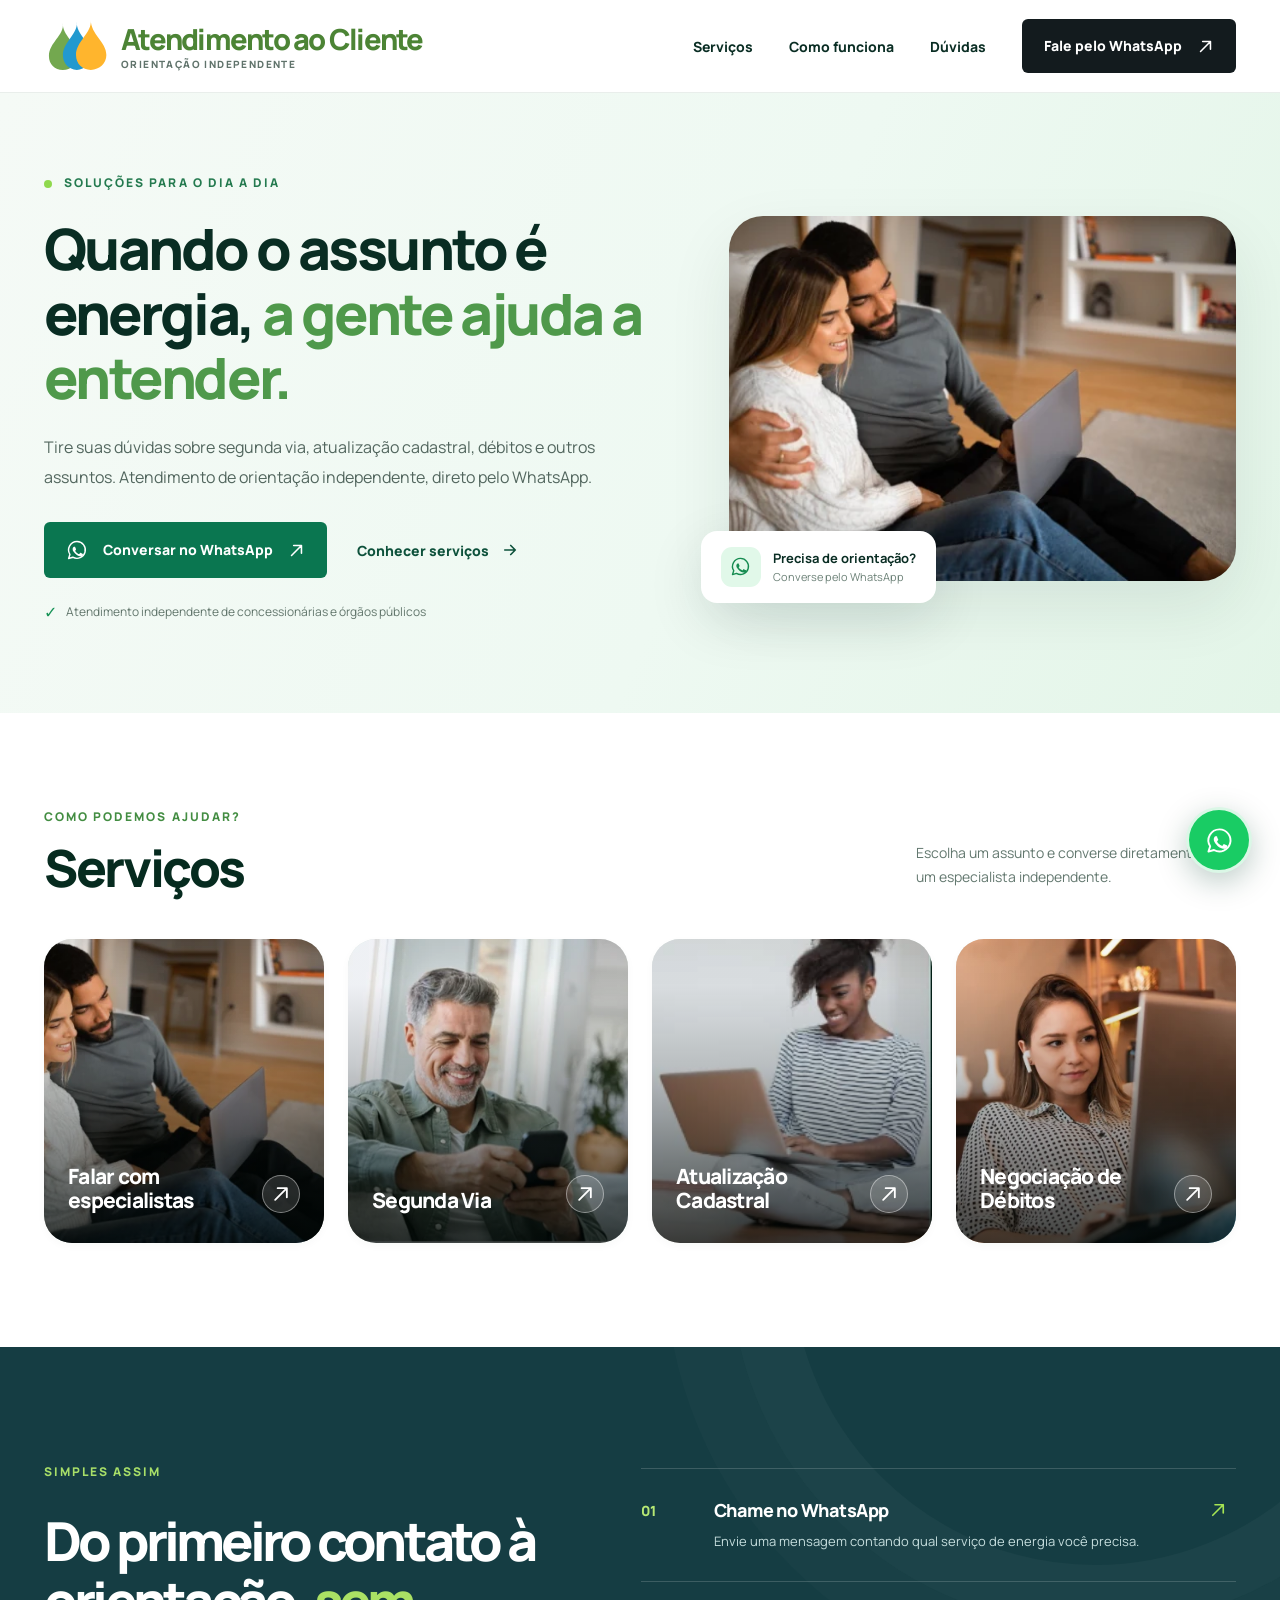
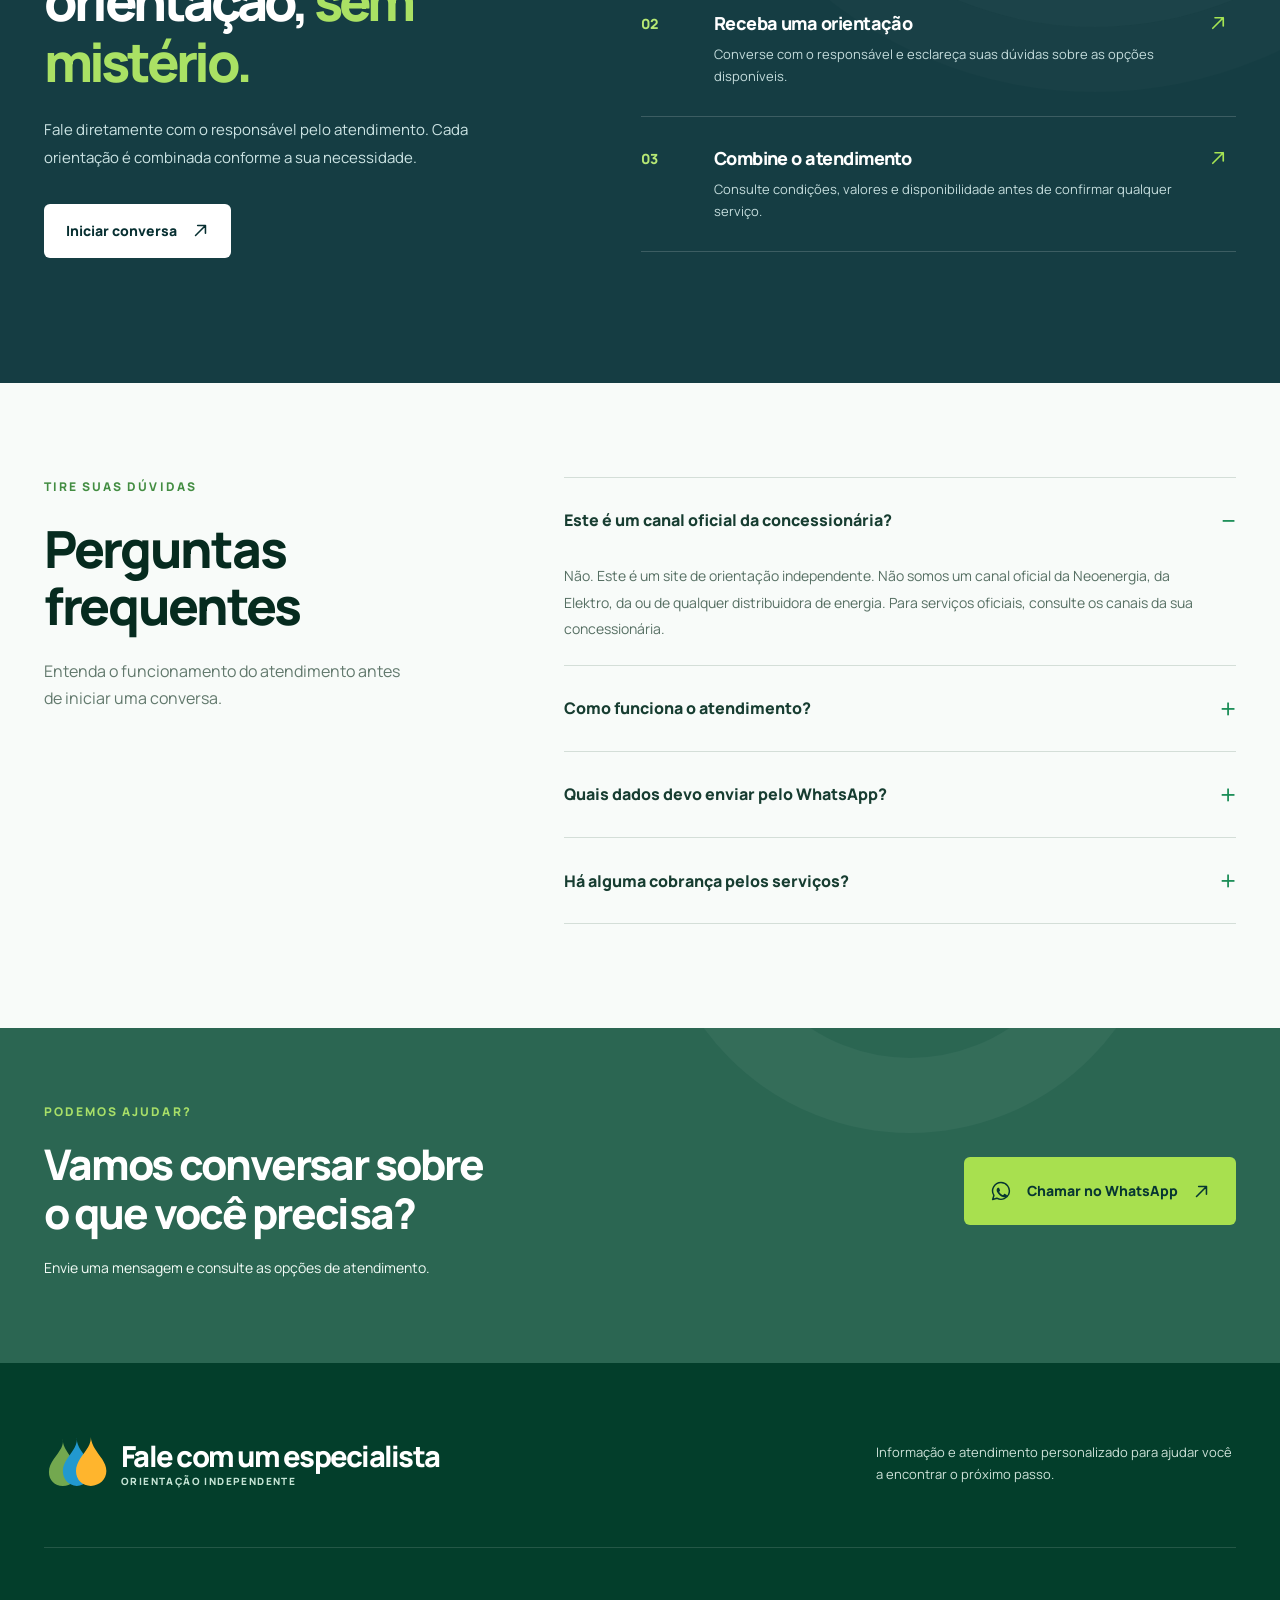
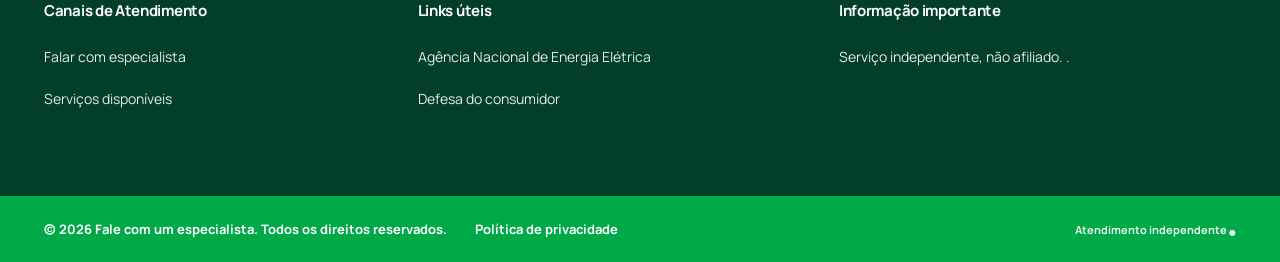
==== commit d9a540c4: "Update index.html" ====
--- a/index.html
+++ b/index.html
@@ -11,7 +11,7 @@
     <link rel="preconnect" href="https://fonts.gstatic.com" crossorigin />
     <link href="https://fonts.googleapis.com/css2?family=Manrope:wght@400;500;600;700;800&display=swap" rel="stylesheet" />
     <title>Atendimento ao cliente</title>
-  </head><body><a class="skip-link" href="#servicos">Ir para os serviços</a><header class="header" id="inicio"><div class="container header__content"><a href="#inicio" class="logo " aria-label="Atende Energia, voltar ao início"><svg class="logo__symbol" viewBox="0 0 78 65" role="img" aria-label="Marca gráfica estilizada de três gotas de energia"><path d="M23 4c2 15-17 24-17 40 0 10 7 17 17 17 10 0 17-7 17-17C40 28 22 19 23 4Z" fill="#73A84F"></path><path d="M40 2c2 15-17 25-17 41 0 10 7 18 17 18s18-8 18-18C58 27 39 19 40 2Z" fill="#2299CF"></path><path d="M57 0c2 16-18 26-18 43 0 11 8 18 18 18 11 0 19-8 19-18C76 27 57 18 57 0Z" fill="#FFB52D"></path></svg><span class="logo__text"><strong>Elektro</strong><small>Orientação independente</small></span></a><button type="button" class="menu-toggle " aria-expanded="false" aria-controls="main-menu" aria-label="Abrir menu"><span></span><span></span><span></span></button><nav class="header__nav " aria-label="Menu principal" id="main-menu"><a href="#servicos">Serviços</a><a href="#como-funciona">Como funciona</a><a href="#duvidas">Dúvidas</a><a class="button button--dark header__cta" href="https://wa.me/5519988309201?text=Ol%C3%A1!%20Gostaria%20de%20conversar%20com%20um%20especialista%20sobre%20servi%C3%A7os%20de%20energia." target="_blank" rel="noopener noreferrer" aria-label="Iniciar conversa pelo WhatsApp, abre em nova aba"><span>Fale pelo WhatsApp</span><svg width="17" height="17" viewBox="0 0 24 24" fill="none" stroke="currentColor" stroke-width="2.2" stroke-linecap="round" stroke-linejoin="round" aria-hidden="true"><path d="M5 19 19 5M8 5h11v11"></path></svg></a></nav></div></header><main><section class="hero" aria-labelledby="hero-title"><div class="container hero__grid"><div class="hero__content"><p class="eyebrow eyebrow--dark"><span class="eyebrow__dot"></span> SOLUÇÕES PARA O DIA A DIA</p><h1 id="hero-title">Quando o assunto é energia, <span>a gente ajuda a entender.</span></h1><p class="hero__description">Tire suas dúvidas sobre segunda via, atualização cadastral, débitos e outros assuntos. Atendimento de orientação independente, direto pelo WhatsApp.</p><div class="hero__actions"><a class="button button--primary " href="https://wa.me/5519988309201?text=Ol%C3%A1!%20Gostaria%20de%20conversar%20com%20um%20especialista%20sobre%20servi%C3%A7os%20de%20energia." target="_blank" rel="noopener noreferrer" aria-label="Iniciar conversa pelo WhatsApp, abre em nova aba"><svg width="22" height="22" viewBox="0 0 32 32" fill="none" aria-hidden="true"><path d="M16.02 3.7A12.2 12.2 0 0 0 5.7 22.45L3.8 28.3l6.1-1.8a12.2 12.2 0 1 0 6.12-22.8Z" stroke="currentColor" stroke-width="2.1" stroke-linecap="round" stroke-linejoin="round"></path><path d="M11.4 10.2c-.35-.75-.73-.75-1.07-.76-.27-.02-.6-.02-.91-.02-.32 0-.83.12-1.27.6-.43.49-1.66 1.63-1.66 3.99s1.7 4.65 1.94 4.96c.24.31 3.27 5.24 8.08 7.14 4 1.58 4.8 1.27 5.67 1.19.86-.08 2.78-1.13 3.17-2.22.39-1.09.39-2.03.27-2.22-.12-.19-.44-.31-.91-.55-.48-.24-2.82-1.4-3.26-1.55-.43-.16-.75-.24-1.07.23-.31.48-1.23 1.55-1.5 1.87-.27.32-.55.36-1.02.12-.48-.24-2.02-.75-3.84-2.37-1.42-1.26-2.38-2.82-2.65-3.29-.27-.48-.03-.74.2-.97.21-.21.48-.55.71-.83.24-.27.32-.47.48-.79.16-.32.08-.6-.04-.83-.12-.24-1.03-2.56-1.45-3.5Z" fill="currentColor" transform="translate(4.6 3.9) scale(.78)"></path></svg><span>Conversar no WhatsApp</span><svg width="17" height="17" viewBox="0 0 24 24" fill="none" stroke="currentColor" stroke-width="2.2" stroke-linecap="round" stroke-linejoin="round" aria-hidden="true"><path d="M5 19 19 5M8 5h11v11"></path></svg></a><a href="#servicos" class="link-arrow">Conhecer serviços <svg width="18" height="18" viewBox="0 0 24 24" fill="none" stroke="currentColor" stroke-width="2.2" stroke-linecap="round" stroke-linejoin="round" aria-hidden="true"><path d="M5 12h14m-6-6 6 6-6 6"></path></svg></a></div><p class="hero__note"><span aria-hidden="true">✓</span> Atendimento independente de concessionárias e órgãos públicos</p></div><div class="hero__visual"><img src="/images/casal-laptop.webp" alt="Casal analisando informações no notebook" width="535" height="356" fetchpriority="high"><div class="hero__image-label"><span class="hero__image-label-icon"><svg width="21" height="21" viewBox="0 0 32 32" fill="none" aria-hidden="true"><path d="M16.02 3.7A12.2 12.2 0 0 0 5.7 22.45L3.8 28.3l6.1-1.8a12.2 12.2 0 1 0 6.12-22.8Z" stroke="currentColor" stroke-width="2.1" stroke-linecap="round" stroke-linejoin="round"></path><path d="M11.4 10.2c-.35-.75-.73-.75-1.07-.76-.27-.02-.6-.02-.91-.02-.32 0-.83.12-1.27.6-.43.49-1.66 1.63-1.66 3.99s1.7 4.65 1.94 4.96c.24.31 3.27 5.24 8.08 7.14 4 1.58 4.8 1.27 5.67 1.19.86-.08 2.78-1.13 3.17-2.22.39-1.09.39-2.03.27-2.22-.12-.19-.44-.31-.91-.55-.48-.24-2.82-1.4-3.26-1.55-.43-.16-.75-.24-1.07.23-.31.48-1.23 1.55-1.5 1.87-.27.32-.55.36-1.02.12-.48-.24-2.02-.75-3.84-2.37-1.42-1.26-2.38-2.82-2.65-3.29-.27-.48-.03-.74.2-.97.21-.21.48-.55.71-.83.24-.27.32-.47.48-.79.16-.32.08-.6-.04-.83-.12-.24-1.03-2.56-1.45-3.5Z" fill="currentColor" transform="translate(4.6 3.9) scale(.78)"></path></svg></span><span><strong>Precisa de orientação?</strong><small>Converse pelo WhatsApp</small></span></div></div></div></section><section class="section services" id="servicos" aria-labelledby="services-title"><div class="container"><div class="section-heading"><div><p class="eyebrow">COMO PODEMOS AJUDAR?</p><h2 id="services-title">Serviços</h2></div><p>Escolha um assunto e converse diretamente com um especialista independente.</p></div><div class="services__grid"><a class="service-card" href="https://wa.me/5519988309201?text=Ol%C3%A1!%20Gostaria%20de%20falar%20com%20um%20especialista%20sobre%20servi%C3%A7os%20de%20energia." target="_blank" rel="noopener noreferrer" aria-label="Falar com especialistas: conversar pelo WhatsApp, abre em nova aba"><img src="/images/casal-laptop.webp" alt="Casal consultando um notebook no sofá" loading="lazy" decoding="async"><div class="service-card__shade" aria-hidden="true"></div><div class="service-card__content"><h3>Falar com especialistas</h3><span class="service-card__arrow"><svg width="20" height="20" viewBox="0 0 24 24" fill="none" stroke="currentColor" stroke-width="2.2" stroke-linecap="round" stroke-linejoin="round" aria-hidden="true"><path d="M5 19 19 5M8 5h11v11"></path></svg></span></div></a><a class="service-card" href="https://wa.me/5519988309201?text=Ol%C3%A1!%20Preciso%20de%20orienta%C3%A7%C3%A3o%20sobre%20segunda%20via%20da%20conta%20de%20energia." target="_blank" rel="noopener noreferrer" aria-label="Segunda Via: conversar pelo WhatsApp, abre em nova aba"><img src="/images/homem-celular.webp" alt="Homem consultando seu celular em casa" loading="lazy" decoding="async"><div class="service-card__shade" aria-hidden="true"></div><div class="service-card__content"><h3>Segunda Via</h3><span class="service-card__arrow"><svg width="20" height="20" viewBox="0 0 24 24" fill="none" stroke="currentColor" stroke-width="2.2" stroke-linecap="round" stroke-linejoin="round" aria-hidden="true"><path d="M5 19 19 5M8 5h11v11"></path></svg></span></div></a><a class="service-card" href="https://wa.me/5519988309201?text=Ol%C3%A1!%20Preciso%20de%20orienta%C3%A7%C3%A3o%20sobre%20atualiza%C3%A7%C3%A3o%20cadastral." target="_blank" rel="noopener noreferrer" aria-label="Atualização Cadastral: conversar pelo WhatsApp, abre em nova aba"><img src="/images/atendimento-digital.webp" alt="Mulher usando um notebook" loading="lazy" decoding="async"><div class="service-card__shade" aria-hidden="true"></div><div class="service-card__content"><h3>Atualização Cadastral</h3><span class="service-card__arrow"><svg width="20" height="20" viewBox="0 0 24 24" fill="none" stroke="currentColor" stroke-width="2.2" stroke-linecap="round" stroke-linejoin="round" aria-hidden="true"><path d="M5 19 19 5M8 5h11v11"></path></svg></span></div></a><a class="service-card" href="https://wa.me/5519988309201?text=Ol%C3%A1!%20Gostaria%20de%20obter%20orienta%C3%A7%C3%A3o%20sobre%20negocia%C3%A7%C3%A3o%20de%20d%C3%A9bitos%20de%20energia." target="_blank" rel="noopener noreferrer" aria-label="Negociação de Débitos: conversar pelo WhatsApp, abre em nova aba"><img src="/images/mulher-notebook.webp" alt="Mulher consultando um notebook em sua casa" loading="lazy" decoding="async"><div class="service-card__shade" aria-hidden="true"></div><div class="service-card__content"><h3>Negociação de Débitos</h3><span class="service-card__arrow"><svg width="20" height="20" viewBox="0 0 24 24" fill="none" stroke="currentColor" stroke-width="2.2" stroke-linecap="round" stroke-linejoin="round" aria-hidden="true"><path d="M5 19 19 5M8 5h11v11"></path></svg></span></div></a></div></div></section><section class="how" id="como-funciona" aria-labelledby="how-title"><div class="how__ring" aria-hidden="true"></div><div class="container how__grid"><div class="how__intro"><p class="eyebrow eyebrow--lime">SIMPLES ASSIM</p><h2 id="how-title">Do primeiro contato à orientação, <span>sem mistério.</span></h2><p>Fale diretamente com o responsável pelo atendimento. Cada orientação é combinada conforme a sua necessidade.</p><a class="button button--white " href="https://wa.me/5519988309201?text=Ol%C3%A1!%20Gostaria%20de%20conversar%20com%20um%20especialista%20sobre%20servi%C3%A7os%20de%20energia." target="_blank" rel="noopener noreferrer" aria-label="Iniciar conversa pelo WhatsApp, abre em nova aba"><span>Iniciar conversa</span><svg width="17" height="17" viewBox="0 0 24 24" fill="none" stroke="currentColor" stroke-width="2.2" stroke-linecap="round" stroke-linejoin="round" aria-hidden="true"><path d="M5 19 19 5M8 5h11v11"></path></svg></a></div><div class="how__steps"><a class="step" href="https://wa.me/5519988309201?text=Ol%C3%A1!%20Gostaria%20de%20iniciar%20um%20atendimento%20e%20saber%20como%20funciona.%20Meu%20interesse%3A%20chame%20no%20whatsapp." target="_blank" rel="noopener noreferrer" aria-label="Chame no WhatsApp, iniciar conversa no WhatsApp"><span class="step__number">01</span><span class="step__copy"><strong>Chame no WhatsApp</strong><small>Envie uma mensagem contando qual serviço de energia você precisa.</small></span><svg width="18" height="18" viewBox="0 0 24 24" fill="none" stroke="currentColor" stroke-width="2.2" stroke-linecap="round" stroke-linejoin="round" aria-hidden="true"><path d="M5 19 19 5M8 5h11v11"></path></svg></a><a class="step" href="https://wa.me/5519988309201?text=Ol%C3%A1!%20Gostaria%20de%20iniciar%20um%20atendimento%20e%20saber%20como%20funciona.%20Meu%20interesse%3A%20receba%20uma%20orienta%C3%A7%C3%A3o." target="_blank" rel="noopener noreferrer" aria-label="Receba uma orientação, iniciar conversa no WhatsApp"><span class="step__number">02</span><span class="step__copy"><strong>Receba uma orientação</strong><small>Converse com o responsável e esclareça suas dúvidas sobre as opções disponíveis.</small></span><svg width="18" height="18" viewBox="0 0 24 24" fill="none" stroke="currentColor" stroke-width="2.2" stroke-linecap="round" stroke-linejoin="round" aria-hidden="true"><path d="M5 19 19 5M8 5h11v11"></path></svg></a><a class="step" href="https://wa.me/5519988309201?text=Ol%C3%A1!%20Gostaria%20de%20iniciar%20um%20atendimento%20e%20saber%20como%20funciona.%20Meu%20interesse%3A%20combine%20o%20atendimento." target="_blank" rel="noopener noreferrer" aria-label="Combine o atendimento, iniciar conversa no WhatsApp"><span class="step__number">03</span><span class="step__copy"><strong>Combine o atendimento</strong><small>Consulte condições, valores e disponibilidade antes de confirmar qualquer serviço.</small></span><svg width="18" height="18" viewBox="0 0 24 24" fill="none" stroke="currentColor" stroke-width="2.2" stroke-linecap="round" stroke-linejoin="round" aria-hidden="true"><path d="M5 19 19 5M8 5h11v11"></path></svg></a></div></div></section><section class="section faq" id="duvidas" aria-labelledby="faq-title"><div class="container faq__grid"><div><p class="eyebrow">TIRE SUAS DÚVIDAS</p><h2 id="faq-title">Perguntas frequentes</h2><p>Entenda o funcionamento do atendimento antes de iniciar uma conversa.</p></div><div class="faq__items"><div class="faq-item faq-item--open"><button class="faq-item__trigger" type="button" aria-expanded="true" aria-controls="faq-answer-0">Este é um canal oficial da concessionária?<span aria-hidden="true">−</span></button><div class="faq-item__answer" id="faq-answer-0"><p>Não. Este é um site de orientação independente. Não somos um canal oficial da Neoenergia, da Elektro, da   ou de qualquer distribuidora de energia. Para serviços oficiais, consulte os canais da sua concessionária.</p></div></div><div class="faq-item "><button class="faq-item__trigger" type="button" aria-expanded="false" aria-controls="faq-answer-1">Como funciona o atendimento?<span aria-hidden="true">+</span></button><div class="faq-item__answer" id="faq-answer-1" hidden><p>Escolha um serviço e clique para abrir uma conversa no WhatsApp. Uma mensagem sobre o assunto escolhido será preenchida automaticamente, e você poderá enviá-la após conferir.</p></div></div><div class="faq-item "><button class="faq-item__trigger" type="button" aria-expanded="false" aria-controls="faq-answer-2">Quais dados devo enviar pelo WhatsApp?<span aria-hidden="true">+</span></button><div class="faq-item__answer" id="faq-answer-2" hidden><p>Inicialmente, informe apenas o assunto do atendimento. Não envie senhas, códigos de verificação, dados bancários ou documentos sensíveis antes de verificar a necessidade e a identidade do atendente.</p></div></div><div class="faq-item "><button class="faq-item__trigger" type="button" aria-expanded="false" aria-controls="faq-answer-3">Há alguma cobrança pelos serviços?<span aria-hidden="true">+</span></button><div class="faq-item__answer" id="faq-answer-3" hidden><p>Eventuais valores e condições devem ser informados claramente pelo responsável antes da contratação. A consulta aos canais oficiais da concessionária pode permitir resolver determinados assuntos diretamente.</p></div></div></div></div></section><section class="cta" aria-labelledby="cta-title"><div class="cta__circle" aria-hidden="true"></div><div class="container cta__grid"><div><p class="eyebrow eyebrow--lime">PODEMOS AJUDAR?</p><h2 id="cta-title">Vamos conversar sobre<br class="desktop-only"> o que você precisa?</h2><p>Envie uma mensagem e consulte as opções de atendimento.</p></div><a class="button button--lime " href="https://wa.me/5519988309201?text=Ol%C3%A1!%20Gostaria%20de%20conversar%20com%20um%20especialista%20sobre%20servi%C3%A7os%20de%20energia." target="_blank" rel="noopener noreferrer" aria-label="Iniciar conversa pelo WhatsApp, abre em nova aba"><svg width="22" height="22" viewBox="0 0 32 32" fill="none" aria-hidden="true"><path d="M16.02 3.7A12.2 12.2 0 0 0 5.7 22.45L3.8 28.3l6.1-1.8a12.2 12.2 0 1 0 6.12-22.8Z" stroke="currentColor" stroke-width="2.1" stroke-linecap="round" stroke-linejoin="round"></path><path d="M11.4 10.2c-.35-.75-.73-.75-1.07-.76-.27-.02-.6-.02-.91-.02-.32 0-.83.12-1.27.6-.43.49-1.66 1.63-1.66 3.99s1.7 4.65 1.94 4.96c.24.31 3.27 5.24 8.08 7.14 4 1.58 4.8 1.27 5.67 1.19.86-.08 2.78-1.13 3.17-2.22.39-1.09.39-2.03.27-2.22-.12-.19-.44-.31-.91-.55-.48-.24-2.82-1.4-3.26-1.55-.43-.16-.75-.24-1.07.23-.31.48-1.23 1.55-1.5 1.87-.27.32-.55.36-1.02.12-.48-.24-2.02-.75-3.84-2.37-1.42-1.26-2.38-2.82-2.65-3.29-.27-.48-.03-.74.2-.97.21-.21.48-.55.71-.83.24-.27.32-.47.48-.79.16-.32.08-.6-.04-.83-.12-.24-1.03-2.56-1.45-3.5Z" fill="currentColor" transform="translate(4.6 3.9) scale(.78)"></path></svg><span>Chamar no WhatsApp</span><svg width="17" height="17" viewBox="0 0 24 24" fill="none" stroke="currentColor" stroke-width="2.2" stroke-linecap="round" stroke-linejoin="round" aria-hidden="true"><path d="M5 19 19 5M8 5h11v11"></path></svg></a></div></section></main><footer class="footer"><div class="container footer__top"><div class="footer__head"><a href="#inicio" class="logo logo--inverted" aria-label="Fale com um especialista, voltar ao início"><svg class="logo__symbol" viewBox="0 0 78 65" role="img" aria-label="Marca gráfica estilizada de três gotas de energia"><path d="M23 4c2 15-17 24-17 40 0 10 7 17 17 17 10 0 17-7 17-17C40 28 22 19 23 4Z" fill="#73A84F"></path><path d="M40 2c2 15-17 25-17 41 0 10 7 18 17 18s18-8 18-18C58 27 39 19 40 2Z" fill="#2299CF"></path><path d="M57 0c2 16-18 26-18 43 0 11 8 18 18 18 11 0 19-8 19-18C76 27 57 18 57 0Z" fill="#FFB52D"></path></svg><span class="logo__text"><strong>Fale com um especialista</strong><small>Orientação independente</small></span></a><p>Informação e atendimento personalizado para ajudar você a encontrar o próximo passo.</p></div><div class="footer__columns"><div><h3>Canais de Atendimento</h3><a href="https://wa.me/5519988309201?text=Ol%C3%A1!%20Gostaria%20de%20conversar%20com%20um%20especialista%20sobre%20servi%C3%A7os%20de%20energia." target="_blank" rel="noopener noreferrer">Falar com especialista</a><a href="#servicos">Serviços disponíveis</a></div><div><h3>Links úteis</h3><a href="https://www.gov.br/ /pt-br" target="_blank" rel="noopener noreferrer">Agência Nacional de Energia Elétrica</a><a href="https://www.gov.br/consumidor/pt-br" target="_blank" rel="noopener noreferrer">Defesa do consumidor</a></div><div class="footer__disclaimer"><h3>Informação importante</h3><p>Serviço independente, não afiliado à Neoenergia, Elektro,   ou a concessionárias.          .</p></div></div></div><div class="footer__bottom"><div class="container footer__bottom-content"><span>© 2026 Fale com um especialista. Todos os direitos reservados.</span><a href="/privacidade.html">Política de privacidade</a><span class="footer__bottom-tag">Atendimento independente <span aria-hidden="true">●</span></span></div></div></footer><a class="whatsapp-float" href="https://wa.me/5519988309201?text=Ol%C3%A1!%20Gostaria%20de%20conversar%20com%20um%20especialista%20sobre%20servi%C3%A7os%20de%20energia." target="_blank" rel="noopener noreferrer" aria-label="Falar com especialista pelo WhatsApp, abre em nova aba" title="Fale pelo WhatsApp"><svg width="29" height="29" viewBox="0 0 32 32" fill="none" aria-hidden="true"><path d="M16.02 3.7A12.2 12.2 0 0 0 5.7 22.45L3.8 28.3l6.1-1.8a12.2 12.2 0 1 0 6.12-22.8Z" stroke="currentColor" stroke-width="2.1" stroke-linecap="round" stroke-linejoin="round"></path><path d="M11.4 10.2c-.35-.75-.73-.75-1.07-.76-.27-.02-.6-.02-.91-.02-.32 0-.83.12-1.27.6-.43.49-1.66 1.63-1.66 3.99s1.7 4.65 1.94 4.96c.24.31 3.27 5.24 8.08 7.14 4 1.58 4.8 1.27 5.67 1.19.86-.08 2.78-1.13 3.17-2.22.39-1.09.39-2.03.27-2.22-.12-.19-.44-.31-.91-.55-.48-.24-2.82-1.4-3.26-1.55-.43-.16-.75-.24-1.07.23-.31.48-1.23 1.55-1.5 1.87-.27.32-.55.36-1.02.12-.48-.24-2.02-.75-3.84-2.37-1.42-1.26-2.38-2.82-2.65-3.29-.27-.48-.03-.74.2-.97.21-.21.48-.55.71-.83.24-.27.32-.47.48-.79.16-.32.08-.6-.04-.83-.12-.24-1.03-2.56-1.45-3.5Z" fill="currentColor" transform="translate(4.6 3.9) scale(.78)"></path></svg></a><script>
+  </head><body><a class="skip-link" href="#servicos">Ir para os serviços</a><header class="header" id="inicio"><div class="container header__content"><a href="#inicio" class="logo " aria-label="Atende Energia, voltar ao início"><svg class="logo__symbol" viewBox="0 0 78 65" role="img" aria-label="Marca gráfica estilizada de três gotas de energia"><path d="M23 4c2 15-17 24-17 40 0 10 7 17 17 17 10 0 17-7 17-17C40 28 22 19 23 4Z" fill="#73A84F"></path><path d="M40 2c2 15-17 25-17 41 0 10 7 18 17 18s18-8 18-18C58 27 39 19 40 2Z" fill="#2299CF"></path><path d="M57 0c2 16-18 26-18 43 0 11 8 18 18 18 11 0 19-8 19-18C76 27 57 18 57 0Z" fill="#FFB52D"></path></svg><span class="logo__text"><strong>Atendimento ao Cliente</strong><small>Orientação independente</small></span></a><button type="button" class="menu-toggle " aria-expanded="false" aria-controls="main-menu" aria-label="Abrir menu"><span></span><span></span><span></span></button><nav class="header__nav " aria-label="Menu principal" id="main-menu"><a href="#servicos">Serviços</a><a href="#como-funciona">Como funciona</a><a href="#duvidas">Dúvidas</a><a class="button button--dark header__cta" href="https://wa.me/5519988309201?text=Ol%C3%A1!%20Gostaria%20de%20conversar%20com%20um%20especialista%20sobre%20servi%C3%A7os%20de%20energia." target="_blank" rel="noopener noreferrer" aria-label="Iniciar conversa pelo WhatsApp, abre em nova aba"><span>Fale pelo WhatsApp</span><svg width="17" height="17" viewBox="0 0 24 24" fill="none" stroke="currentColor" stroke-width="2.2" stroke-linecap="round" stroke-linejoin="round" aria-hidden="true"><path d="M5 19 19 5M8 5h11v11"></path></svg></a></nav></div></header><main><section class="hero" aria-labelledby="hero-title"><div class="container hero__grid"><div class="hero__content"><p class="eyebrow eyebrow--dark"><span class="eyebrow__dot"></span> SOLUÇÕES PARA O DIA A DIA</p><h1 id="hero-title">Quando o assunto é energia, <span>a gente ajuda a entender.</span></h1><p class="hero__description">Tire suas dúvidas sobre segunda via, atualização cadastral, débitos e outros assuntos. Atendimento de orientação independente, direto pelo WhatsApp.</p><div class="hero__actions"><a class="button button--primary " href="https://wa.me/5519988309201?text=Ol%C3%A1!%20Gostaria%20de%20conversar%20com%20um%20especialista%20sobre%20servi%C3%A7os%20de%20energia." target="_blank" rel="noopener noreferrer" aria-label="Iniciar conversa pelo WhatsApp, abre em nova aba"><svg width="22" height="22" viewBox="0 0 32 32" fill="none" aria-hidden="true"><path d="M16.02 3.7A12.2 12.2 0 0 0 5.7 22.45L3.8 28.3l6.1-1.8a12.2 12.2 0 1 0 6.12-22.8Z" stroke="currentColor" stroke-width="2.1" stroke-linecap="round" stroke-linejoin="round"></path><path d="M11.4 10.2c-.35-.75-.73-.75-1.07-.76-.27-.02-.6-.02-.91-.02-.32 0-.83.12-1.27.6-.43.49-1.66 1.63-1.66 3.99s1.7 4.65 1.94 4.96c.24.31 3.27 5.24 8.08 7.14 4 1.58 4.8 1.27 5.67 1.19.86-.08 2.78-1.13 3.17-2.22.39-1.09.39-2.03.27-2.22-.12-.19-.44-.31-.91-.55-.48-.24-2.82-1.4-3.26-1.55-.43-.16-.75-.24-1.07.23-.31.48-1.23 1.55-1.5 1.87-.27.32-.55.36-1.02.12-.48-.24-2.02-.75-3.84-2.37-1.42-1.26-2.38-2.82-2.65-3.29-.27-.48-.03-.74.2-.97.21-.21.48-.55.71-.83.24-.27.32-.47.48-.79.16-.32.08-.6-.04-.83-.12-.24-1.03-2.56-1.45-3.5Z" fill="currentColor" transform="translate(4.6 3.9) scale(.78)"></path></svg><span>Conversar no WhatsApp</span><svg width="17" height="17" viewBox="0 0 24 24" fill="none" stroke="currentColor" stroke-width="2.2" stroke-linecap="round" stroke-linejoin="round" aria-hidden="true"><path d="M5 19 19 5M8 5h11v11"></path></svg></a><a href="#servicos" class="link-arrow">Conhecer serviços <svg width="18" height="18" viewBox="0 0 24 24" fill="none" stroke="currentColor" stroke-width="2.2" stroke-linecap="round" stroke-linejoin="round" aria-hidden="true"><path d="M5 12h14m-6-6 6 6-6 6"></path></svg></a></div><p class="hero__note"><span aria-hidden="true">✓</span> Atendimento independente de concessionárias e órgãos públicos</p></div><div class="hero__visual"><img src="/images/casal-laptop.webp" alt="Casal analisando informações no notebook" width="535" height="356" fetchpriority="high"><div class="hero__image-label"><span class="hero__image-label-icon"><svg width="21" height="21" viewBox="0 0 32 32" fill="none" aria-hidden="true"><path d="M16.02 3.7A12.2 12.2 0 0 0 5.7 22.45L3.8 28.3l6.1-1.8a12.2 12.2 0 1 0 6.12-22.8Z" stroke="currentColor" stroke-width="2.1" stroke-linecap="round" stroke-linejoin="round"></path><path d="M11.4 10.2c-.35-.75-.73-.75-1.07-.76-.27-.02-.6-.02-.91-.02-.32 0-.83.12-1.27.6-.43.49-1.66 1.63-1.66 3.99s1.7 4.65 1.94 4.96c.24.31 3.27 5.24 8.08 7.14 4 1.58 4.8 1.27 5.67 1.19.86-.08 2.78-1.13 3.17-2.22.39-1.09.39-2.03.27-2.22-.12-.19-.44-.31-.91-.55-.48-.24-2.82-1.4-3.26-1.55-.43-.16-.75-.24-1.07.23-.31.48-1.23 1.55-1.5 1.87-.27.32-.55.36-1.02.12-.48-.24-2.02-.75-3.84-2.37-1.42-1.26-2.38-2.82-2.65-3.29-.27-.48-.03-.74.2-.97.21-.21.48-.55.71-.83.24-.27.32-.47.48-.79.16-.32.08-.6-.04-.83-.12-.24-1.03-2.56-1.45-3.5Z" fill="currentColor" transform="translate(4.6 3.9) scale(.78)"></path></svg></span><span><strong>Precisa de orientação?</strong><small>Converse pelo WhatsApp</small></span></div></div></div></section><section class="section services" id="servicos" aria-labelledby="services-title"><div class="container"><div class="section-heading"><div><p class="eyebrow">COMO PODEMOS AJUDAR?</p><h2 id="services-title">Serviços</h2></div><p>Escolha um assunto e converse diretamente com um especialista independente.</p></div><div class="services__grid"><a class="service-card" href="https://wa.me/5519988309201?text=Ol%C3%A1!%20Gostaria%20de%20falar%20com%20um%20especialista%20sobre%20servi%C3%A7os%20de%20energia." target="_blank" rel="noopener noreferrer" aria-label="Falar com especialistas: conversar pelo WhatsApp, abre em nova aba"><img src="/images/casal-laptop.webp" alt="Casal consultando um notebook no sofá" loading="lazy" decoding="async"><div class="service-card__shade" aria-hidden="true"></div><div class="service-card__content"><h3>Falar com especialistas</h3><span class="service-card__arrow"><svg width="20" height="20" viewBox="0 0 24 24" fill="none" stroke="currentColor" stroke-width="2.2" stroke-linecap="round" stroke-linejoin="round" aria-hidden="true"><path d="M5 19 19 5M8 5h11v11"></path></svg></span></div></a><a class="service-card" href="https://wa.me/5519988309201?text=Ol%C3%A1!%20Preciso%20de%20orienta%C3%A7%C3%A3o%20sobre%20segunda%20via%20da%20conta%20de%20energia." target="_blank" rel="noopener noreferrer" aria-label="Segunda Via: conversar pelo WhatsApp, abre em nova aba"><img src="/images/homem-celular.webp" alt="Homem consultando seu celular em casa" loading="lazy" decoding="async"><div class="service-card__shade" aria-hidden="true"></div><div class="service-card__content"><h3>Segunda Via</h3><span class="service-card__arrow"><svg width="20" height="20" viewBox="0 0 24 24" fill="none" stroke="currentColor" stroke-width="2.2" stroke-linecap="round" stroke-linejoin="round" aria-hidden="true"><path d="M5 19 19 5M8 5h11v11"></path></svg></span></div></a><a class="service-card" href="https://wa.me/5519988309201?text=Ol%C3%A1!%20Preciso%20de%20orienta%C3%A7%C3%A3o%20sobre%20atualiza%C3%A7%C3%A3o%20cadastral." target="_blank" rel="noopener noreferrer" aria-label="Atualização Cadastral: conversar pelo WhatsApp, abre em nova aba"><img src="/images/atendimento-digital.webp" alt="Mulher usando um notebook" loading="lazy" decoding="async"><div class="service-card__shade" aria-hidden="true"></div><div class="service-card__content"><h3>Atualização Cadastral</h3><span class="service-card__arrow"><svg width="20" height="20" viewBox="0 0 24 24" fill="none" stroke="currentColor" stroke-width="2.2" stroke-linecap="round" stroke-linejoin="round" aria-hidden="true"><path d="M5 19 19 5M8 5h11v11"></path></svg></span></div></a><a class="service-card" href="https://wa.me/5519988309201?text=Ol%C3%A1!%20Gostaria%20de%20obter%20orienta%C3%A7%C3%A3o%20sobre%20negocia%C3%A7%C3%A3o%20de%20d%C3%A9bitos%20de%20energia." target="_blank" rel="noopener noreferrer" aria-label="Negociação de Débitos: conversar pelo WhatsApp, abre em nova aba"><img src="/images/mulher-notebook.webp" alt="Mulher consultando um notebook em sua casa" loading="lazy" decoding="async"><div class="service-card__shade" aria-hidden="true"></div><div class="service-card__content"><h3>Negociação de Débitos</h3><span class="service-card__arrow"><svg width="20" height="20" viewBox="0 0 24 24" fill="none" stroke="currentColor" stroke-width="2.2" stroke-linecap="round" stroke-linejoin="round" aria-hidden="true"><path d="M5 19 19 5M8 5h11v11"></path></svg></span></div></a></div></div></section><section class="how" id="como-funciona" aria-labelledby="how-title"><div class="how__ring" aria-hidden="true"></div><div class="container how__grid"><div class="how__intro"><p class="eyebrow eyebrow--lime">SIMPLES ASSIM</p><h2 id="how-title">Do primeiro contato à orientação, <span>sem mistério.</span></h2><p>Fale diretamente com o responsável pelo atendimento. Cada orientação é combinada conforme a sua necessidade.</p><a class="button button--white " href="https://wa.me/5519988309201?text=Ol%C3%A1!%20Gostaria%20de%20conversar%20com%20um%20especialista%20sobre%20servi%C3%A7os%20de%20energia." target="_blank" rel="noopener noreferrer" aria-label="Iniciar conversa pelo WhatsApp, abre em nova aba"><span>Iniciar conversa</span><svg width="17" height="17" viewBox="0 0 24 24" fill="none" stroke="currentColor" stroke-width="2.2" stroke-linecap="round" stroke-linejoin="round" aria-hidden="true"><path d="M5 19 19 5M8 5h11v11"></path></svg></a></div><div class="how__steps"><a class="step" href="https://wa.me/5519988309201?text=Ol%C3%A1!%20Gostaria%20de%20iniciar%20um%20atendimento%20e%20saber%20como%20funciona.%20Meu%20interesse%3A%20chame%20no%20whatsapp." target="_blank" rel="noopener noreferrer" aria-label="Chame no WhatsApp, iniciar conversa no WhatsApp"><span class="step__number">01</span><span class="step__copy"><strong>Chame no WhatsApp</strong><small>Envie uma mensagem contando qual serviço de energia você precisa.</small></span><svg width="18" height="18" viewBox="0 0 24 24" fill="none" stroke="currentColor" stroke-width="2.2" stroke-linecap="round" stroke-linejoin="round" aria-hidden="true"><path d="M5 19 19 5M8 5h11v11"></path></svg></a><a class="step" href="https://wa.me/5519988309201?text=Ol%C3%A1!%20Gostaria%20de%20iniciar%20um%20atendimento%20e%20saber%20como%20funciona.%20Meu%20interesse%3A%20receba%20uma%20orienta%C3%A7%C3%A3o." target="_blank" rel="noopener noreferrer" aria-label="Receba uma orientação, iniciar conversa no WhatsApp"><span class="step__number">02</span><span class="step__copy"><strong>Receba uma orientação</strong><small>Converse com o responsável e esclareça suas dúvidas sobre as opções disponíveis.</small></span><svg width="18" height="18" viewBox="0 0 24 24" fill="none" stroke="currentColor" stroke-width="2.2" stroke-linecap="round" stroke-linejoin="round" aria-hidden="true"><path d="M5 19 19 5M8 5h11v11"></path></svg></a><a class="step" href="https://wa.me/5519988309201?text=Ol%C3%A1!%20Gostaria%20de%20iniciar%20um%20atendimento%20e%20saber%20como%20funciona.%20Meu%20interesse%3A%20combine%20o%20atendimento." target="_blank" rel="noopener noreferrer" aria-label="Combine o atendimento, iniciar conversa no WhatsApp"><span class="step__number">03</span><span class="step__copy"><strong>Combine o atendimento</strong><small>Consulte condições, valores e disponibilidade antes de confirmar qualquer serviço.</small></span><svg width="18" height="18" viewBox="0 0 24 24" fill="none" stroke="currentColor" stroke-width="2.2" stroke-linecap="round" stroke-linejoin="round" aria-hidden="true"><path d="M5 19 19 5M8 5h11v11"></path></svg></a></div></div></section><section class="section faq" id="duvidas" aria-labelledby="faq-title"><div class="container faq__grid"><div><p class="eyebrow">TIRE SUAS DÚVIDAS</p><h2 id="faq-title">Perguntas frequentes</h2><p>Entenda o funcionamento do atendimento antes de iniciar uma conversa.</p></div><div class="faq__items"><div class="faq-item faq-item--open"><button class="faq-item__trigger" type="button" aria-expanded="true" aria-controls="faq-answer-0">Este é um canal oficial da concessionária?<span aria-hidden="true">−</span></button><div class="faq-item__answer" id="faq-answer-0"><p>Não. Este é um site de orientação independente. Não somos um canal oficial da Neoenergia, da Elektro, da   ou de qualquer distribuidora de energia. Para serviços oficiais, consulte os canais da sua concessionária.</p></div></div><div class="faq-item "><button class="faq-item__trigger" type="button" aria-expanded="false" aria-controls="faq-answer-1">Como funciona o atendimento?<span aria-hidden="true">+</span></button><div class="faq-item__answer" id="faq-answer-1" hidden><p>Escolha um serviço e clique para abrir uma conversa no WhatsApp. Uma mensagem sobre o assunto escolhido será preenchida automaticamente, e você poderá enviá-la após conferir.</p></div></div><div class="faq-item "><button class="faq-item__trigger" type="button" aria-expanded="false" aria-controls="faq-answer-2">Quais dados devo enviar pelo WhatsApp?<span aria-hidden="true">+</span></button><div class="faq-item__answer" id="faq-answer-2" hidden><p>Inicialmente, informe apenas o assunto do atendimento. Não envie senhas, códigos de verificação, dados bancários ou documentos sensíveis antes de verificar a necessidade e a identidade do atendente.</p></div></div><div class="faq-item "><button class="faq-item__trigger" type="button" aria-expanded="false" aria-controls="faq-answer-3">Há alguma cobrança pelos serviços?<span aria-hidden="true">+</span></button><div class="faq-item__answer" id="faq-answer-3" hidden><p>Eventuais valores e condições devem ser informados claramente pelo responsável antes da contratação. A consulta aos canais oficiais da concessionária pode permitir resolver determinados assuntos diretamente.</p></div></div></div></div></section><section class="cta" aria-labelledby="cta-title"><div class="cta__circle" aria-hidden="true"></div><div class="container cta__grid"><div><p class="eyebrow eyebrow--lime">PODEMOS AJUDAR?</p><h2 id="cta-title">Vamos conversar sobre<br class="desktop-only"> o que você precisa?</h2><p>Envie uma mensagem e consulte as opções de atendimento.</p></div><a class="button button--lime " href="https://wa.me/5519988309201?text=Ol%C3%A1!%20Gostaria%20de%20conversar%20com%20um%20especialista%20sobre%20servi%C3%A7os%20de%20energia." target="_blank" rel="noopener noreferrer" aria-label="Iniciar conversa pelo WhatsApp, abre em nova aba"><svg width="22" height="22" viewBox="0 0 32 32" fill="none" aria-hidden="true"><path d="M16.02 3.7A12.2 12.2 0 0 0 5.7 22.45L3.8 28.3l6.1-1.8a12.2 12.2 0 1 0 6.12-22.8Z" stroke="currentColor" stroke-width="2.1" stroke-linecap="round" stroke-linejoin="round"></path><path d="M11.4 10.2c-.35-.75-.73-.75-1.07-.76-.27-.02-.6-.02-.91-.02-.32 0-.83.12-1.27.6-.43.49-1.66 1.63-1.66 3.99s1.7 4.65 1.94 4.96c.24.31 3.27 5.24 8.08 7.14 4 1.58 4.8 1.27 5.67 1.19.86-.08 2.78-1.13 3.17-2.22.39-1.09.39-2.03.27-2.22-.12-.19-.44-.31-.91-.55-.48-.24-2.82-1.4-3.26-1.55-.43-.16-.75-.24-1.07.23-.31.48-1.23 1.55-1.5 1.87-.27.32-.55.36-1.02.12-.48-.24-2.02-.75-3.84-2.37-1.42-1.26-2.38-2.82-2.65-3.29-.27-.48-.03-.74.2-.97.21-.21.48-.55.71-.83.24-.27.32-.47.48-.79.16-.32.08-.6-.04-.83-.12-.24-1.03-2.56-1.45-3.5Z" fill="currentColor" transform="translate(4.6 3.9) scale(.78)"></path></svg><span>Chamar no WhatsApp</span><svg width="17" height="17" viewBox="0 0 24 24" fill="none" stroke="currentColor" stroke-width="2.2" stroke-linecap="round" stroke-linejoin="round" aria-hidden="true"><path d="M5 19 19 5M8 5h11v11"></path></svg></a></div></section></main><footer class="footer"><div class="container footer__top"><div class="footer__head"><a href="#inicio" class="logo logo--inverted" aria-label="Fale com um especialista, voltar ao início"><svg class="logo__symbol" viewBox="0 0 78 65" role="img" aria-label="Marca gráfica estilizada de três gotas de energia"><path d="M23 4c2 15-17 24-17 40 0 10 7 17 17 17 10 0 17-7 17-17C40 28 22 19 23 4Z" fill="#73A84F"></path><path d="M40 2c2 15-17 25-17 41 0 10 7 18 17 18s18-8 18-18C58 27 39 19 40 2Z" fill="#2299CF"></path><path d="M57 0c2 16-18 26-18 43 0 11 8 18 18 18 11 0 19-8 19-18C76 27 57 18 57 0Z" fill="#FFB52D"></path></svg><span class="logo__text"><strong>Fale com um especialista</strong><small>Orientação independente</small></span></a><p>Informação e atendimento personalizado para ajudar você a encontrar o próximo passo.</p></div><div class="footer__columns"><div><h3>Canais de Atendimento</h3><a href="https://wa.me/5519988309201?text=Ol%C3%A1!%20Gostaria%20de%20conversar%20com%20um%20especialista%20sobre%20servi%C3%A7os%20de%20energia." target="_blank" rel="noopener noreferrer">Falar com especialista</a><a href="#servicos">Serviços disponíveis</a></div><div><h3>Links úteis</h3><a href="https://www.gov.br/ /pt-br" target="_blank" rel="noopener noreferrer">Agência Nacional de Energia Elétrica</a><a href="https://www.gov.br/consumidor/pt-br" target="_blank" rel="noopener noreferrer">Defesa do consumidor</a></div><div class="footer__disclaimer"><h3>Informação importante</h3><p>Serviço independente, não afiliado.          .</p></div></div></div><div class="footer__bottom"><div class="container footer__bottom-content"><span>© 2026 Fale com um especialista. Todos os direitos reservados.</span><a href="/privacidade.html">Política de privacidade</a><span class="footer__bottom-tag">Atendimento independente <span aria-hidden="true">●</span></span></div></div></footer><a class="whatsapp-float" href="https://wa.me/5519988309201?text=Ol%C3%A1!%20Gostaria%20de%20conversar%20com%20um%20especialista%20sobre%20servi%C3%A7os%20de%20energia." target="_blank" rel="noopener noreferrer" aria-label="Falar com especialista pelo WhatsApp, abre em nova aba" title="Fale pelo WhatsApp"><svg width="29" height="29" viewBox="0 0 32 32" fill="none" aria-hidden="true"><path d="M16.02 3.7A12.2 12.2 0 0 0 5.7 22.45L3.8 28.3l6.1-1.8a12.2 12.2 0 1 0 6.12-22.8Z" stroke="currentColor" stroke-width="2.1" stroke-linecap="round" stroke-linejoin="round"></path><path d="M11.4 10.2c-.35-.75-.73-.75-1.07-.76-.27-.02-.6-.02-.91-.02-.32 0-.83.12-1.27.6-.43.49-1.66 1.63-1.66 3.99s1.7 4.65 1.94 4.96c.24.31 3.27 5.24 8.08 7.14 4 1.58 4.8 1.27 5.67 1.19.86-.08 2.78-1.13 3.17-2.22.39-1.09.39-2.03.27-2.22-.12-.19-.44-.31-.91-.55-.48-.24-2.82-1.4-3.26-1.55-.43-.16-.75-.24-1.07.23-.31.48-1.23 1.55-1.5 1.87-.27.32-.55.36-1.02.12-.48-.24-2.02-.75-3.84-2.37-1.42-1.26-2.38-2.82-2.65-3.29-.27-.48-.03-.74.2-.97.21-.21.48-.55.71-.83.24-.27.32-.47.48-.79.16-.32.08-.6-.04-.83-.12-.24-1.03-2.56-1.45-3.5Z" fill="currentColor" transform="translate(4.6 3.9) scale(.78)"></path></svg></a><script>
 (function(){
  const toggle=document.querySelector('.menu-toggle');
  const nav=document.getElementById('main-menu');
